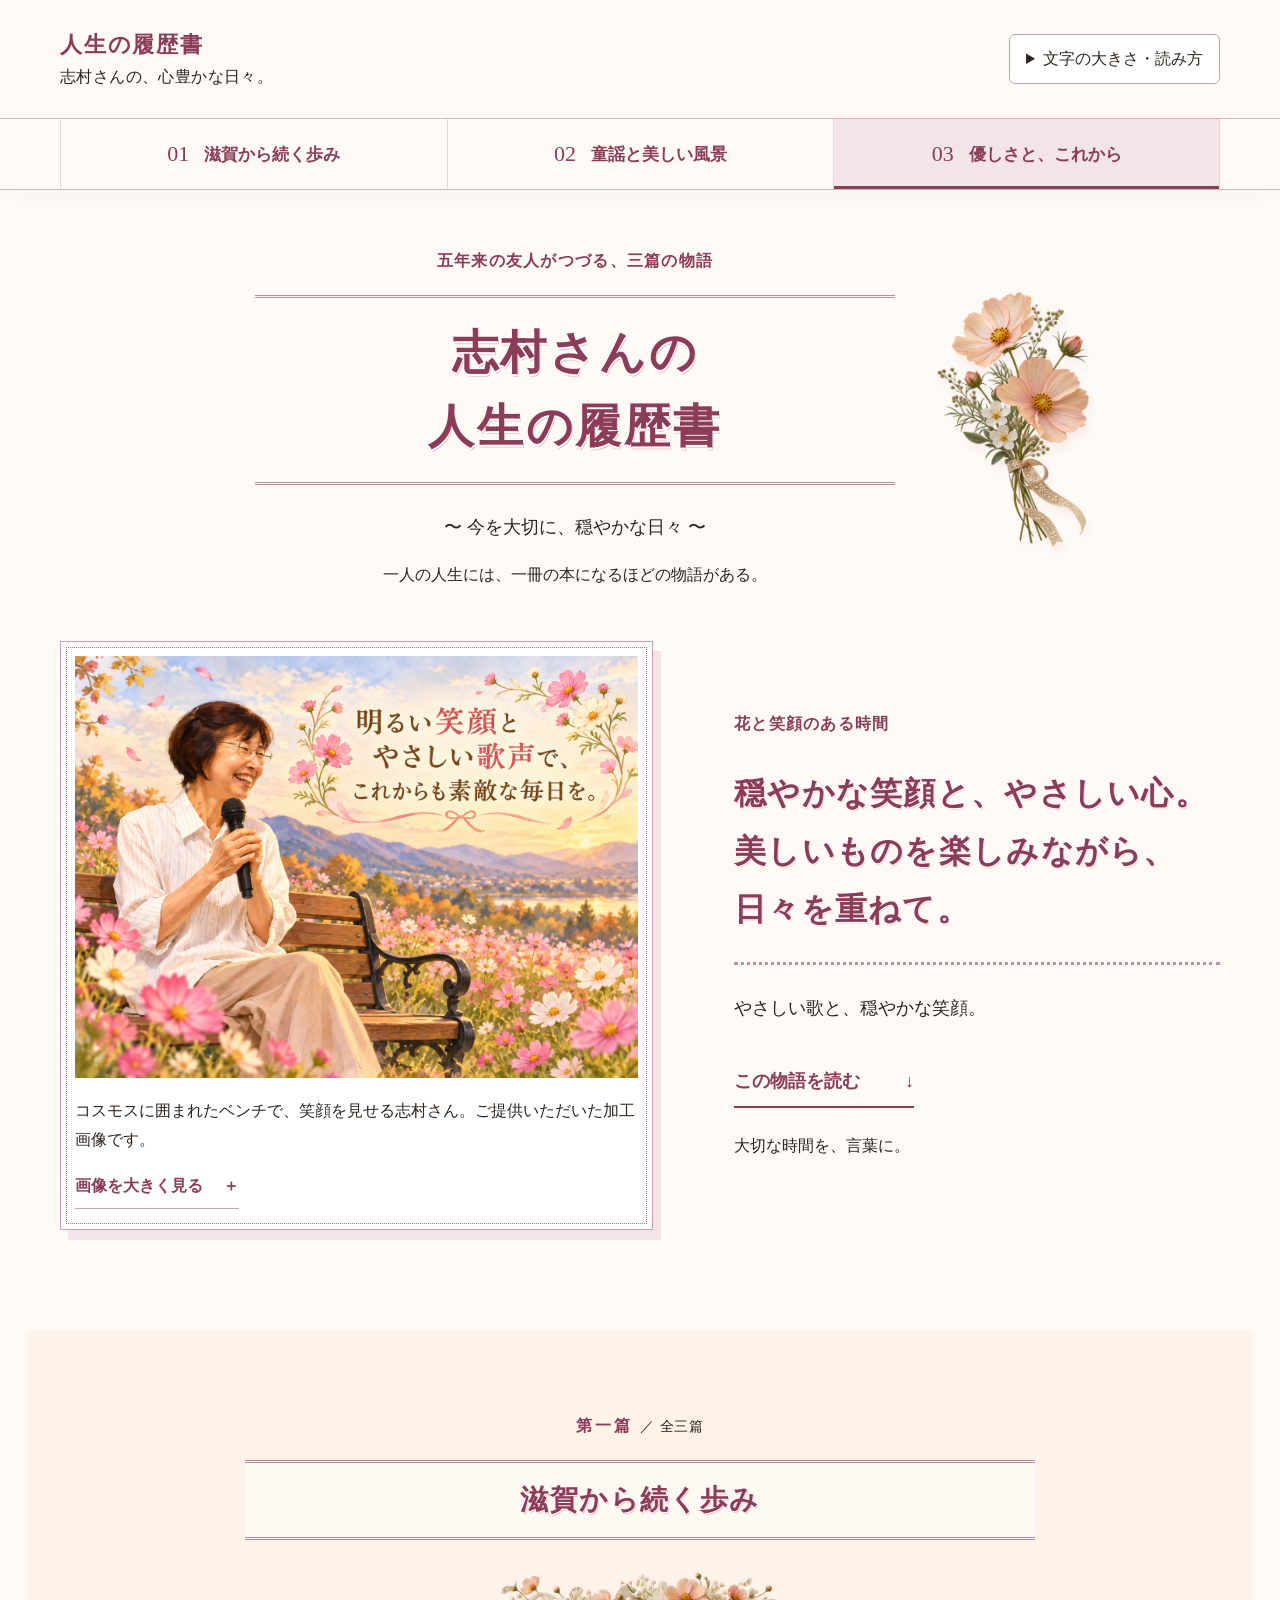
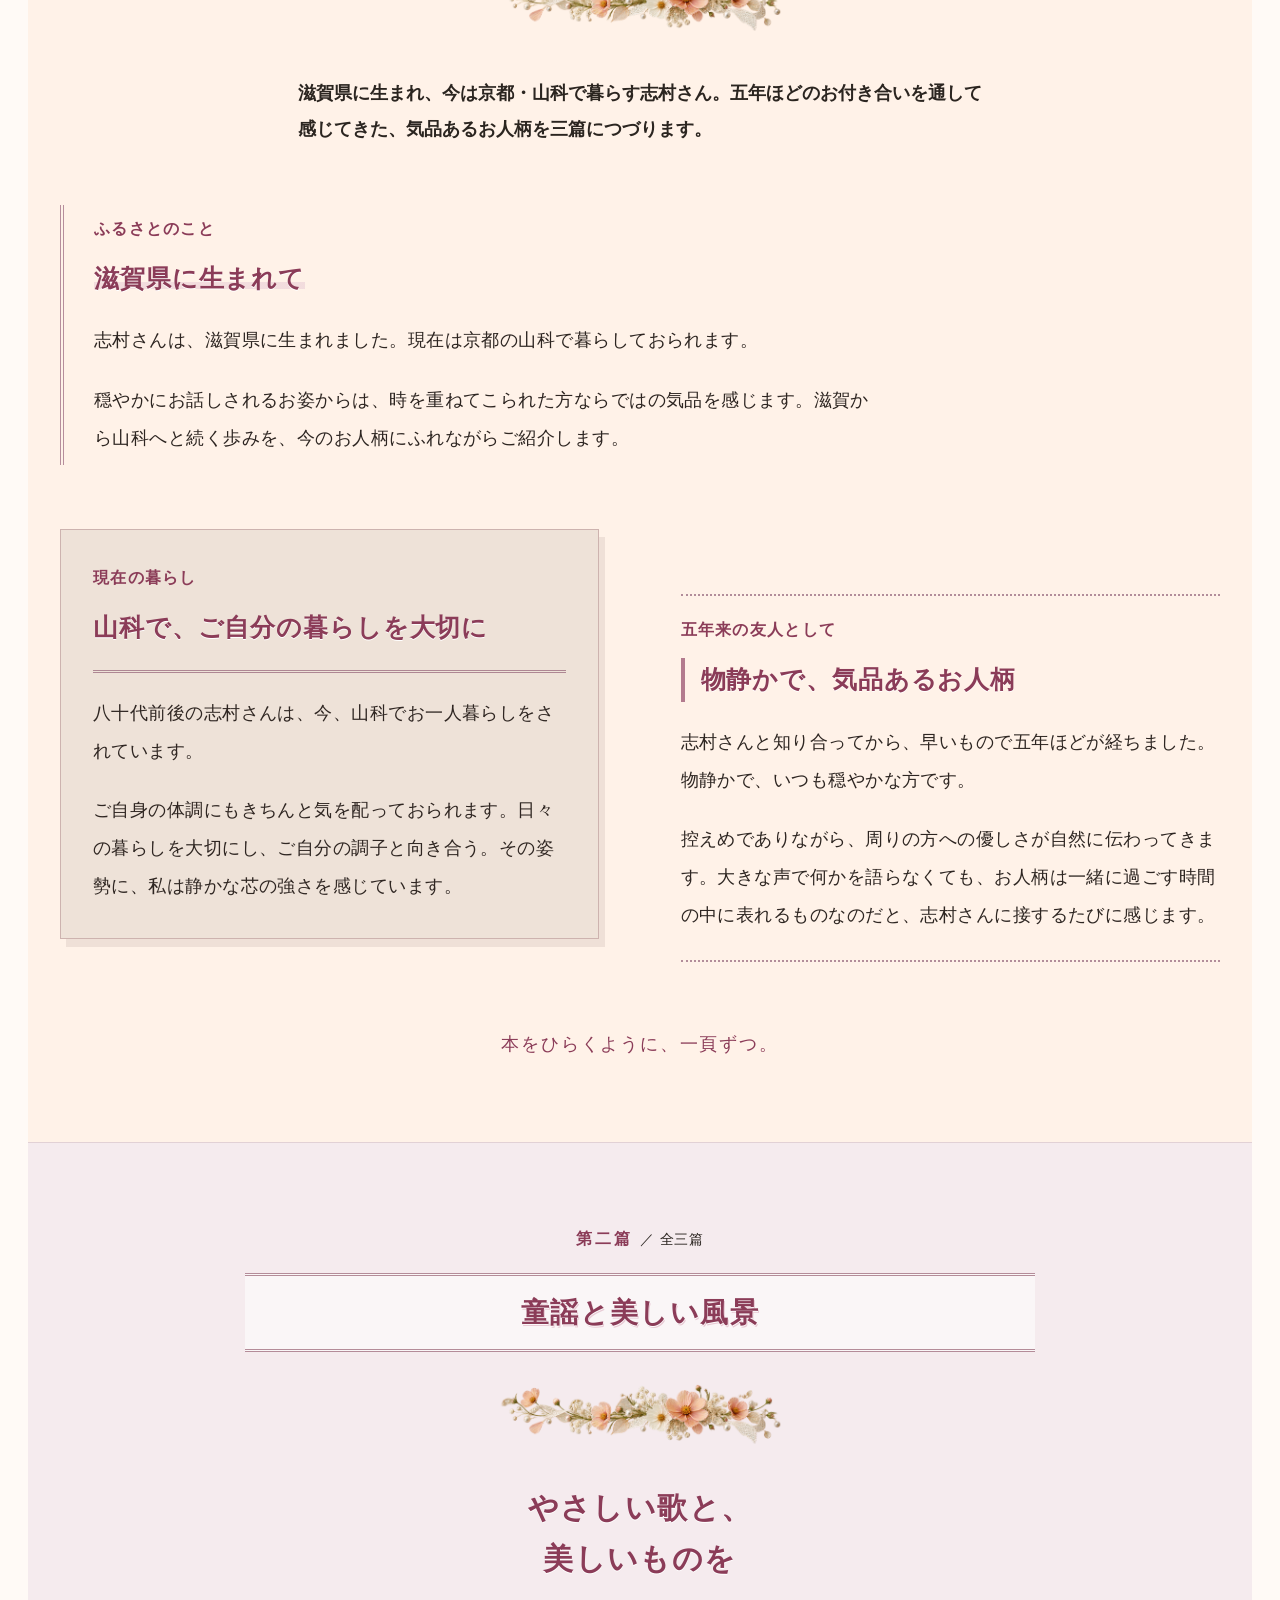
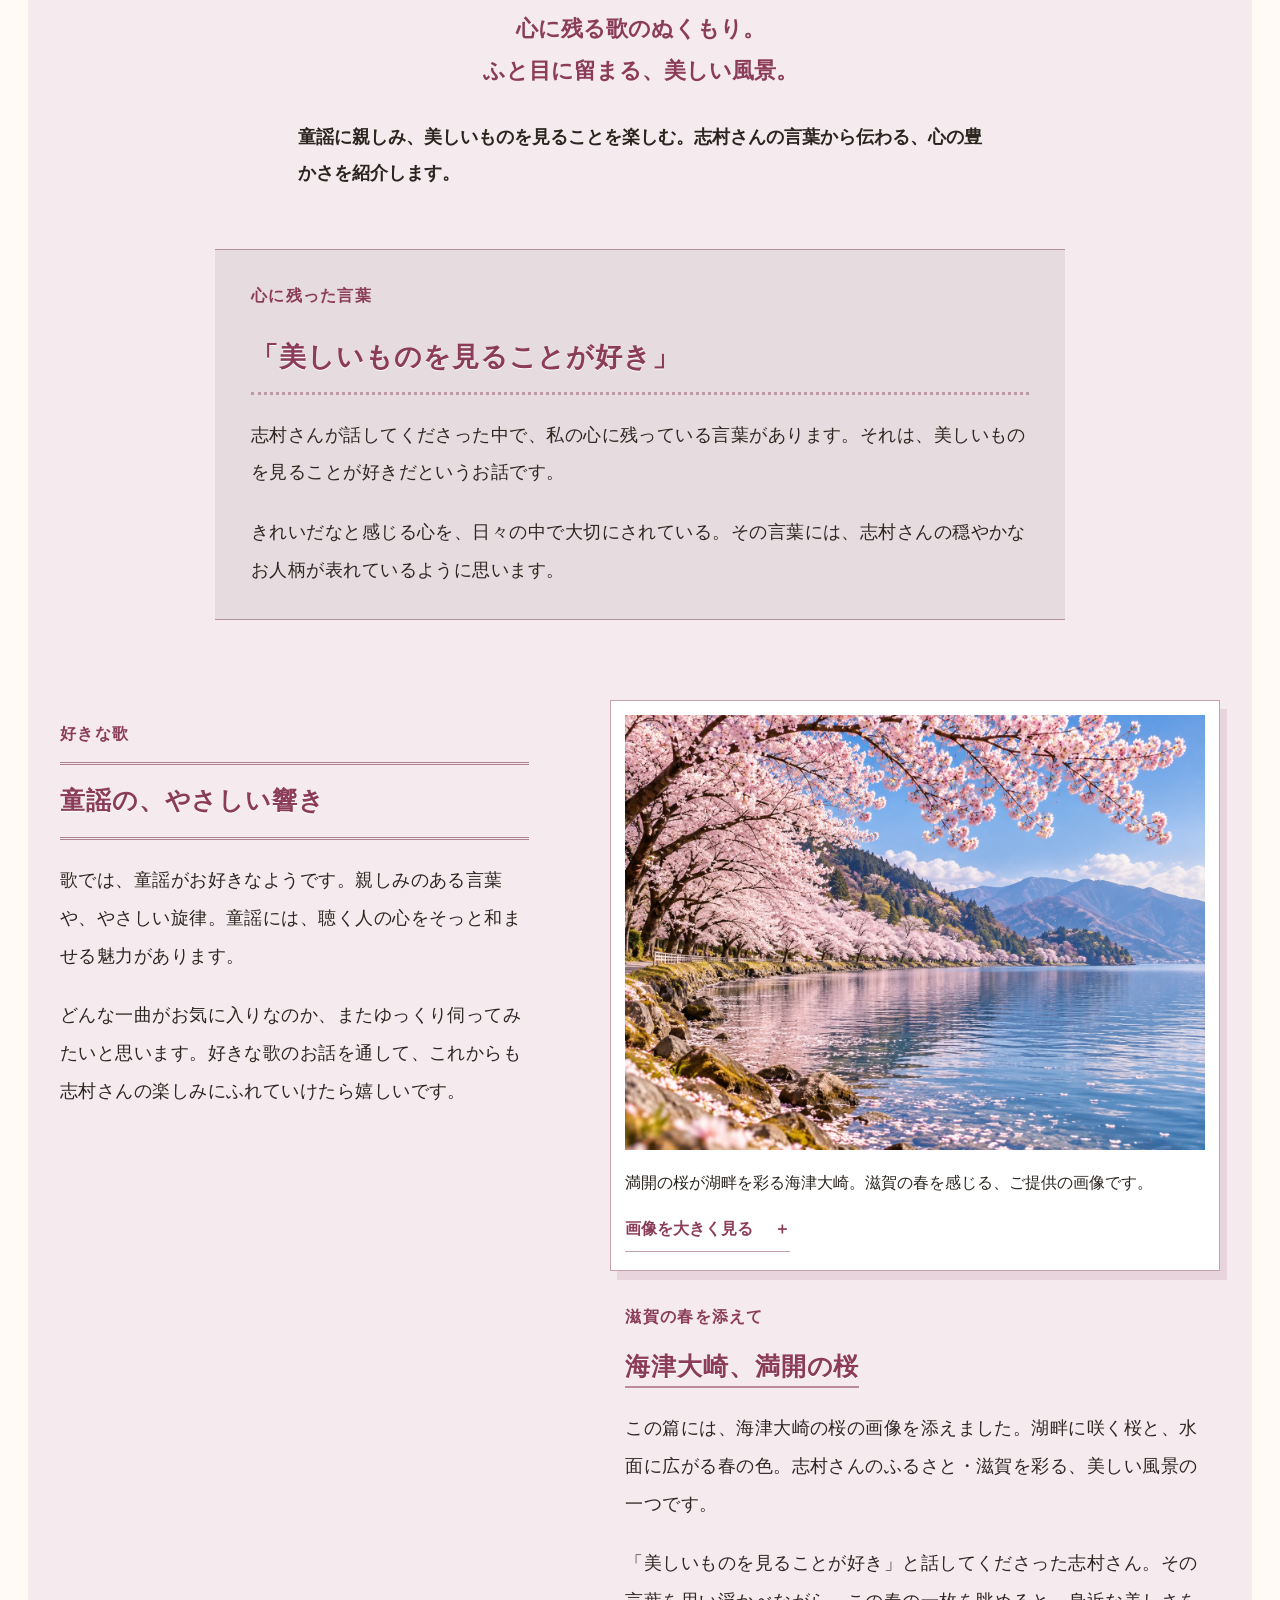
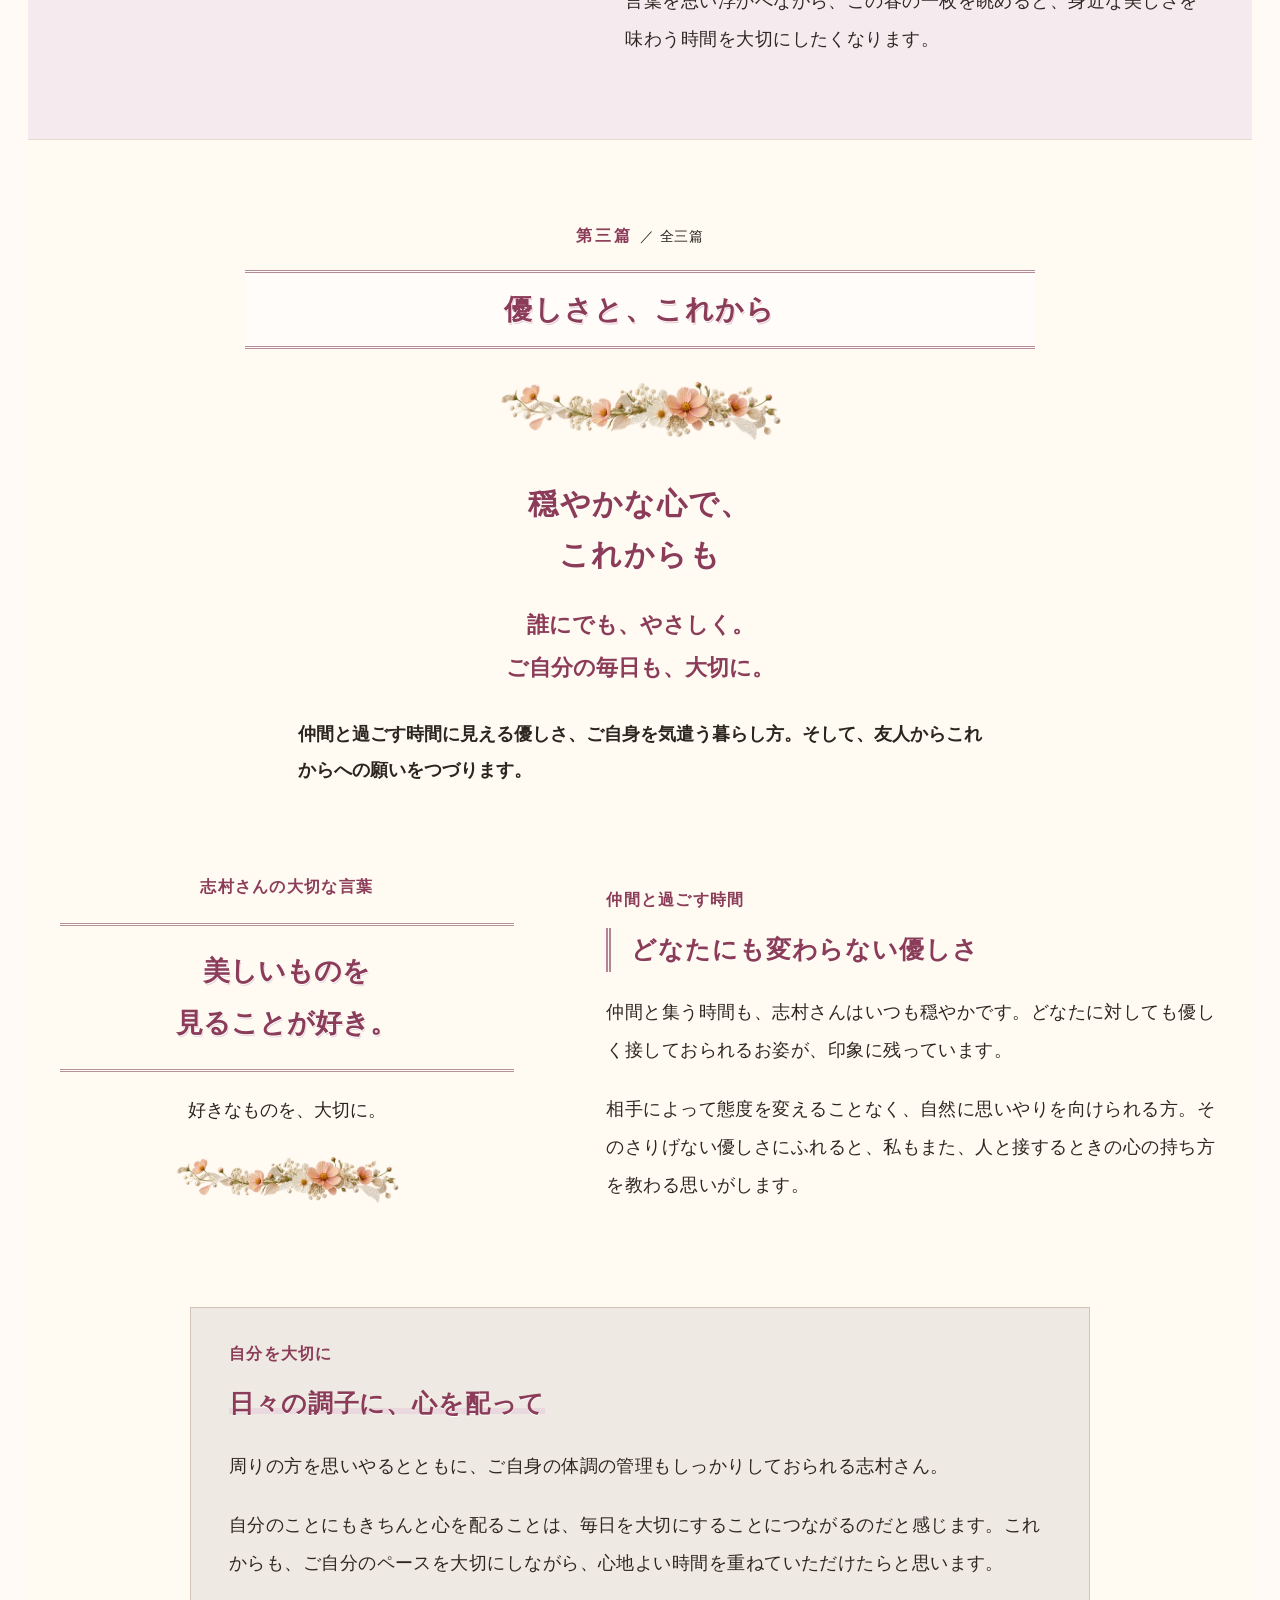
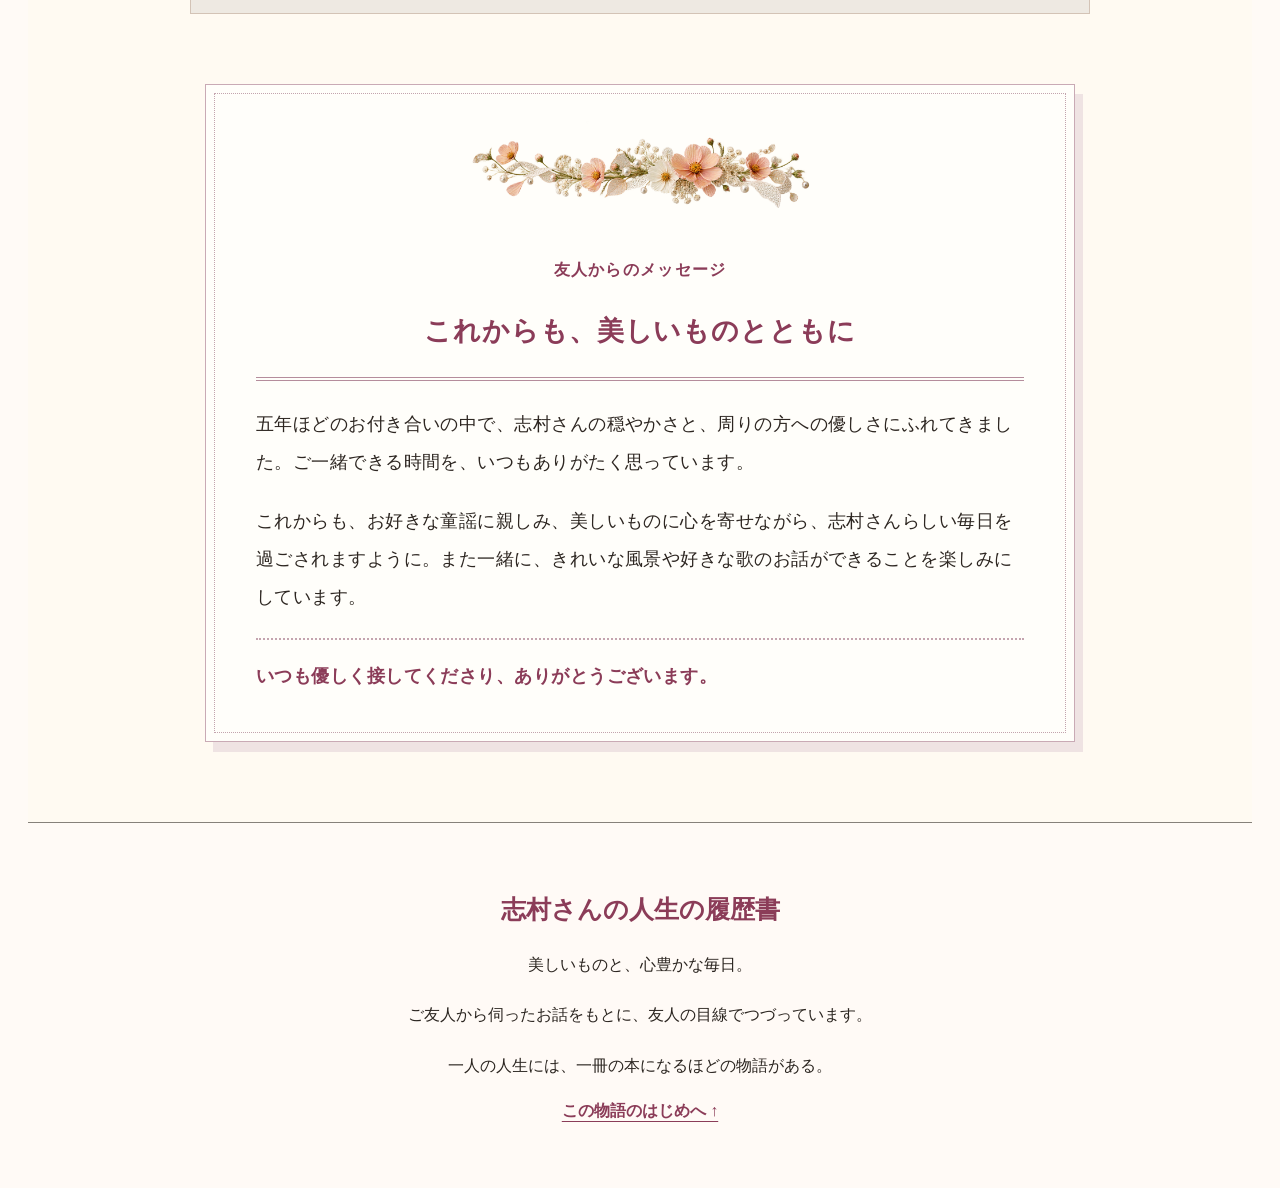
==== index.html @ 510a574f "Create Shimura life story as a separate B01 pearl and rose album" ====
<!doctype html>
<html lang="ja" data-template="B" data-layout="01" data-color="01" data-size="normal" data-motion="on">
<head><meta charset="utf-8"><meta name="viewport" content="width=device-width,initial-scale=1"><meta name="robots" content="noindex,nofollow"><meta name="theme-color" content="#fffaf6"><meta name="description" content="滋賀県に生まれ、山科で暮らす志村さん。童謡と美しい風景を愛するお人柄を、五年来の友人の目線から三篇につづります。"><title>志村さんの人生の履歴書｜花のアルバム</title><link rel="icon" href="data:,"><link rel="stylesheet" href="css/b01-color01.css?v=27bab85142"><link rel="stylesheet" href="css/shimura-album.css?v=81e6ee2949"><script src="js/album.js?v=2315d07b1d" defer></script></head>
<body id="top"><a class="skip" href="#main">本文へ進む</a>
<header class="site-header"><a class="brand" href="#top">人生の履歴書<span>志村さんの、心豊かな日々。</span></a><details class="reading-settings"><summary>文字の大きさ・読み方</summary><div class="settings-panel"><div role="group" aria-label="文字の大きさ"><button type="button" data-font="normal" aria-pressed="true">標準18px</button><button type="button" data-font="large" aria-pressed="false">大20px</button><button type="button" data-font="xlarge" aria-pressed="false">特大22px</button></div><label><input type="checkbox" data-stop-motion>動きを止める</label><button type="button" data-print>この物語を印刷する</button></div></details></header>
<nav class="reading-nav" aria-label="三篇の目次"><div><a href="#chapter-1" data-chapter-link><span aria-hidden="true">01</span><span>滋賀から続く歩み</span></a><a href="#chapter-2" data-chapter-link><span aria-hidden="true">02</span><span>童謡と美しい風景</span></a><a href="#chapter-3" data-chapter-link><span aria-hidden="true">03</span><span>優しさと、これから</span></a></div><progress max="100" value="0" aria-label="読み進めた割合"></progress></nav>
<main id="main" class="album-shell"><section class="album-cover" aria-labelledby="site-title"><div class="cover-heading"><div class="cover-identity"><p class="eyebrow">五年来の友人がつづる、三篇の物語</p><h1 id="site-title" data-original-title>志村さんの<br>人生の履歴書</h1><p class="cover-years">〜 今を大切に、穏やかな日々 〜</p><p class="cover-note">一人の人生には、一冊の本になるほどの物語がある。</p></div><img class="pressed-flower" src="images/pressed-cosmos-part.png?v=4097337b0d" width="400" height="600" alt="" aria-hidden="true" fetchpriority="high"></div>
<div class="cover-spread"><figure class="photo cover-photo" data-arrive><button class="photo-open" type="button" data-photo-open aria-label="志村さんの画像を拡大して見る"><img data-customer-photo src="images/shimura-cosmos.png?v=9789d8aad4" width="1448" height="1086" alt="コスモス畑のベンチでマイクを手に微笑む志村さんの加工画像" fetchpriority="high"></button><figcaption data-original-caption>コスモスに囲まれたベンチで、笑顔を見せる志村さん。ご提供いただいた加工画像です。</figcaption><button type="button" class="enlarge" data-photo-enlarge>画像を大きく見る <span aria-hidden="true">＋</span></button></figure><div class="cover-caption"><p class="eyebrow">花と笑顔のある時間</p><p class="cover-lead" data-original-lead>穏やかな笑顔と、やさしい心。<br>美しいものを楽しみながら、日々を重ねて。</p><p class="cover-motto">やさしい歌と、穏やかな笑顔。</p><a class="read-link" href="#chapter-1">この物語を読む <span aria-hidden="true">↓</span></a><p class="little-note">大切な時間を、言葉に。</p></div></div></section>
<section class="chapter first-chapter" id="chapter-1" aria-labelledby="chapter-title-1"><header class="chapter-head" data-arrive><p class="chapter-number">第一篇 <span>／ 全三篇</span></p><h2 id="chapter-title-1" data-original-chapter>滋賀から続く歩み</h2><img class="floral-divider " src="images/divider-v2-B01.png?v=c82b6f7038" width="1219" height="400" alt="" aria-hidden="true" loading="lazy"><p class="chapter-description" data-original-description>滋賀県に生まれ、今は京都・山科で暮らす志村さん。五年ほどのお付き合いを通して感じてきた、気品あるお人柄を三篇につづります。</p></header>
<div class="origin-row"><article id="memory-1-1" class="memory origin-note" data-arrive>
<div class="memory-copy"><p class="rubric" data-original-label>ふるさとのこと</p>
<h3 data-original-heading><span>滋賀県に生まれて</span></h3><p data-original-body>志村さんは、滋賀県に生まれました。現在は京都の山科で暮らしておられます。</p><p data-original-body>穏やかにお話しされるお姿からは、時を重ねてこられた方ならではの気品を感じます。滋賀から山科へと続く歩みを、今のお人柄にふれながらご紹介します。</p></div></article></div><div class="life-spread"><article id="memory-1-2" class="memory life-note" data-arrive>
<div class="memory-copy"><p class="rubric" data-original-label>現在の暮らし</p>
<h3 data-original-heading><span>山科で、ご自分の暮らしを大切に</span></h3><p data-original-body>八十代前後の志村さんは、今、山科でお一人暮らしをされています。</p><p data-original-body>ご自身の体調にもきちんと気を配っておられます。日々の暮らしを大切にし、ご自分の調子と向き合う。その姿勢に、私は静かな芯の強さを感じています。</p></div></article><article id="memory-1-3" class="memory friend-note" data-arrive>
<div class="memory-copy"><p class="rubric" data-original-label>五年来の友人として</p>
<h3 data-original-heading><span>物静かで、気品あるお人柄</span></h3><p data-original-body>志村さんと知り合ってから、早いもので五年ほどが経ちました。物静かで、いつも穏やかな方です。</p><p data-original-body>控えめでありながら、周りの方への優しさが自然に伝わってきます。大きな声で何かを語らなくても、お人柄は一緒に過ごす時間の中に表れるものなのだと、志村さんに接するたびに感じます。</p></div></article></div><p class="chapter-tail">本をひらくように、一頁ずつ。</p></section>
<section class="chapter second-chapter" id="chapter-2" aria-labelledby="chapter-title-2"><header class="chapter-head" data-arrive><p class="chapter-number">第二篇 <span>／ 全三篇</span></p><h2 id="chapter-title-2" data-original-chapter>童謡と美しい風景</h2><img class="floral-divider " src="images/divider-v2-B01.png?v=c82b6f7038" width="1219" height="400" alt="" aria-hidden="true" loading="lazy"><p class="chapter-display" data-original-title>やさしい歌と、<br>美しいものを</p><p class="chapter-lead" data-original-lead>心に残る歌のぬくもり。<br>ふと目に留まる、美しい風景。</p><p class="chapter-description" data-original-description>童謡に親しみ、美しいものを見ることを楽しむ。志村さんの言葉から伝わる、心の豊かさを紹介します。</p></header>
<article id="memory-2-1" class="memory beauty-note" data-arrive>
<div class="memory-copy"><p class="rubric" data-original-label>心に残った言葉</p>
<h3 data-original-heading><span>「美しいものを見ることが好き」</span></h3><p data-original-body>志村さんが話してくださった中で、私の心に残っている言葉があります。それは、美しいものを見ることが好きだというお話です。</p><p data-original-body>きれいだなと感じる心を、日々の中で大切にされている。その言葉には、志村さんの穏やかなお人柄が表れているように思います。</p></div></article><div class="spring-spread"><article id="memory-2-2" class="memory song-note" data-arrive>
<div class="memory-copy"><p class="rubric" data-original-label>好きな歌</p>
<h3 data-original-heading><span>童謡の、やさしい響き</span></h3><p data-original-body>歌では、童謡がお好きなようです。親しみのある言葉や、やさしい旋律。童謡には、聴く人の心をそっと和ませる魅力があります。</p><p data-original-body>どんな一曲がお気に入りなのか、またゆっくり伺ってみたいと思います。好きな歌のお話を通して、これからも志村さんの楽しみにふれていけたら嬉しいです。</p></div></article><div class="spring-print"><figure class="photo sakura-photo" data-arrive><button class="photo-open" type="button" data-photo-open aria-label="海津大崎の画像を拡大して見る"><img data-customer-photo src="images/kaizu-sakura.png?v=8dcb9e794f" width="1448" height="1086" alt="満開の桜が湖畔に連なる海津大崎の風景" loading="lazy"></button><figcaption data-original-caption>満開の桜が湖畔を彩る海津大崎。滋賀の春を感じる、ご提供の画像です。</figcaption><button type="button" class="enlarge" data-photo-enlarge>画像を大きく見る <span aria-hidden="true">＋</span></button></figure><article id="memory-2-3" class="memory landscape-note" data-arrive>
<div class="memory-copy"><p class="rubric" data-original-label>滋賀の春を添えて</p>
<h3 data-original-heading><span>海津大崎、満開の桜</span></h3><p data-original-body>この篇には、海津大崎の桜の画像を添えました。湖畔に咲く桜と、水面に広がる春の色。志村さんのふるさと・滋賀を彩る、美しい風景の一つです。</p><p data-original-body>「美しいものを見ることが好き」と話してくださった志村さん。その言葉を思い浮かべながら、この春の一枚を眺めると、身近な美しさを味わう時間を大切にしたくなります。</p></div></article></div></div></section>
<section class="chapter third-chapter" id="chapter-3" aria-labelledby="chapter-title-3"><header class="chapter-head" data-arrive><p class="chapter-number">第三篇 <span>／ 全三篇</span></p><h2 id="chapter-title-3" data-original-chapter>優しさと、これから</h2><img class="floral-divider " src="images/divider-v2-B01.png?v=c82b6f7038" width="1219" height="400" alt="" aria-hidden="true" loading="lazy"><p class="chapter-display" data-original-title>穏やかな心で、<br>これからも</p><p class="chapter-lead" data-original-lead>誰にでも、やさしく。<br>ご自分の毎日も、大切に。</p><p class="chapter-description" data-original-description>仲間と過ごす時間に見える優しさ、ご自身を気遣う暮らし方。そして、友人からこれからへの願いをつづります。</p></header>
<div class="kindness-spread"><aside class="favourite-words" data-arrive><p class="eyebrow">志村さんの大切な言葉</p><blockquote>美しいものを<br>見ることが好き。</blockquote><p>好きなものを、大切に。</p><img class="floral-divider " src="images/divider-v2-B01.png?v=c82b6f7038" width="1219" height="400" alt="" aria-hidden="true" loading="lazy"></aside><article id="memory-3-1" class="memory kindness-note" data-arrive>
<div class="memory-copy"><p class="rubric" data-original-label>仲間と過ごす時間</p>
<h3 data-original-heading><span>どなたにも変わらない優しさ</span></h3><p data-original-body>仲間と集う時間も、志村さんはいつも穏やかです。どなたに対しても優しく接しておられるお姿が、印象に残っています。</p><p data-original-body>相手によって態度を変えることなく、自然に思いやりを向けられる方。そのさりげない優しさにふれると、私もまた、人と接するときの心の持ち方を教わる思いがします。</p></div></article></div>
<article id="memory-3-2" class="memory care-note" data-arrive>
<div class="memory-copy"><p class="rubric" data-original-label>自分を大切に</p>
<h3 data-original-heading><span>日々の調子に、心を配って</span></h3><p data-original-body>周りの方を思いやるとともに、ご自身の体調の管理もしっかりしておられる志村さん。</p><p data-original-body>自分のことにもきちんと心を配ることは、毎日を大切にすることにつながるのだと感じます。これからも、ご自分のペースを大切にしながら、心地よい時間を重ねていただけたらと思います。</p></div></article><article id="memory-3-3" class="memory letter-note" data-arrive>
<img class="floral-divider letter-flower" src="images/divider-v2-B01.png?v=c82b6f7038" width="1219" height="400" alt="" aria-hidden="true" loading="lazy"><div class="memory-copy"><p class="rubric" data-original-label>友人からのメッセージ</p>
<h3 data-original-heading><span>これからも、美しいものとともに</span></h3><p data-original-body>五年ほどのお付き合いの中で、志村さんの穏やかさと、周りの方への優しさにふれてきました。ご一緒できる時間を、いつもありがたく思っています。</p><p data-original-body>これからも、お好きな童謡に親しみ、美しいものに心を寄せながら、志村さんらしい毎日を過ごされますように。また一緒に、きれいな風景や好きな歌のお話ができることを楽しみにしています。</p><p data-original-body>いつも優しく接してくださり、ありがとうございます。</p></div></article></section>
</main>
<footer class="site-footer"><p class="footer-brand">志村さんの人生の履歴書</p><p>美しいものと、心豊かな毎日。</p><p class="friend-note-caption">ご友人から伺ったお話をもとに、友人の目線でつづっています。</p><p>一人の人生には、一冊の本になるほどの物語がある。</p><a href="#top">この物語のはじめへ ↑</a></footer>
<p class="sr-only" data-size-status role="status" aria-live="polite"></p>
<dialog id="image-dialog" aria-labelledby="photo-title"><div class="dialog-bar"><h2 id="photo-title">大切な一枚</h2><button type="button" data-close>閉じる ×</button></div><img class="expanded-photo" alt=""><p class="expanded-caption"></p></dialog>
</body></html>
---- css/b01-color01.css ----
html[data-template="B"][data-color="01"]{--paper:#fffaf6;--ink:#2b2520;--title:#8b3c58;--accent:#8b3c58;--card:#ffffff;--panel:#f3e4e8;--line:#8b3c58;--film:rgba(255,250,246,0.92);--on-accent:#ffffff;color-scheme:light}
html[data-template="B"][data-layout="01"][data-color="01"] #chapter-1{--paper:#fff2e8;--ink:#2b2520;--card:#faede3;--panel:#f3e7dd;--accent:#8b3c58;--title:#8b3c58;--line:#867d76;--film:rgba(255,242,232,.95);--on-accent:#fff2e8;background:var(--paper);color:var(--ink);padding:var(--chapter-space,80px) 32px;margin-inline:-32px;box-shadow:0 1px 0 var(--line)}
html[data-template="B"][data-layout="01"][data-color="01"] #memory-1-1{--paper:#faede3;--ink:#2d2521;--card:#f6e9df;--panel:#f1e4da;--title:#8b3c58;--accent:#8b3c58;--line:#7f756f;--film:rgba(250,237,227,.95);color:var(--ink)}
html[data-template="B"][data-layout="01"][data-color="01"] #memory-1-2{--paper:#f2e6dc;--ink:#2f2622;--card:#eee2d8;--panel:#e9ddd4;--title:#8b3c58;--accent:#8b3c58;--line:#7d736c;--film:rgba(242,230,220,.95);color:var(--ink)}
html[data-template="B"][data-layout="01"][data-color="01"] #memory-1-3{--paper:#f6e9df;--ink:#2e2622;--card:#f2e5db;--panel:#ede0d6;--title:#8b3c58;--accent:#8b3c58;--line:#7e746e;--film:rgba(246,233,223,.95);color:var(--ink)}
html[data-template="B"][data-layout="01"][data-color="01"] #memory-1-4{--paper:#efe2d9;--ink:#302623;--card:#ebded5;--panel:#e6dad1;--title:#8b3c58;--accent:#8b3c58;--line:#7c716c;--film:rgba(239,226,217,.95);color:var(--ink)}
html[data-template="B"][data-layout="01"][data-color="01"] #memory-1-5{--paper:#f2e5dc;--ink:#2f2622;--card:#eee1d8;--panel:#e9dcd4;--title:#8b3c58;--accent:#8b3c58;--line:#7d726c;--film:rgba(242,229,220,.95);color:var(--ink)}
html[data-template="B"][data-layout="01"][data-color="01"] #memory-1-6{--paper:#f5e9df;--ink:#2d2621;--card:#f1e5db;--panel:#ece0d6;--title:#8b3c58;--accent:#8b3c58;--line:#7d746d;--film:rgba(245,233,223,.95);color:var(--ink)}
html[data-template="B"][data-layout="01"][data-color="01"] #chapter-2{--paper:#f5ebee;--ink:#2b2520;--card:#f0e6e9;--panel:#eae0e3;--accent:#8b3c58;--title:#8b3c58;--line:#827a79;--film:rgba(245,235,238,.95);--on-accent:#f5ebee;background:var(--paper);color:var(--ink);padding:var(--chapter-space,80px) 32px;margin-inline:-32px;box-shadow:0 1px 0 var(--line)}
html[data-template="B"][data-layout="01"][data-color="01"] #memory-2-1{--paper:#eae0e3;--ink:#2f2622;--card:#e6dcdf;--panel:#e2d8da;--title:#8b3c58;--accent:#8b3c58;--line:#7a706f;--film:rgba(234,224,227,.95);color:var(--ink)}
html[data-template="B"][data-layout="01"][data-color="01"] #memory-2-2{--paper:#ede3e6;--ink:#2e2622;--card:#e9dfe2;--panel:#e4dadd;--title:#8b3c58;--accent:#8b3c58;--line:#7a7270;--film:rgba(237,227,230,.95);color:var(--ink)}
html[data-template="B"][data-layout="01"][data-color="01"] #memory-2-3{--paper:#e6dddf;--ink:#302623;--card:#e2d9db;--panel:#ded5d7;--title:#8b3c58;--accent:#8b3c58;--line:#796f6e;--film:rgba(230,221,223,.95);color:var(--ink)}
html[data-template="B"][data-layout="01"][data-color="01"] #memory-2-4{--paper:#e9e0e2;--ink:#2e2622;--card:#e5dcde;--panel:#e1d8d9;--title:#8b3c58;--accent:#8b3c58;--line:#79706f;--film:rgba(233,224,226,.95);color:var(--ink)}
html[data-template="B"][data-layout="01"][data-color="01"] #chapter-3{--paper:#fffaf2;--ink:#2b2520;--card:#faf5ed;--panel:#f3eee6;--accent:#8b3c58;--title:#8b3c58;--line:#86817a;--film:rgba(255,250,242,.95);--on-accent:#fffaf2;background:var(--paper);color:var(--ink);padding:var(--chapter-space,80px) 32px;margin-inline:-32px;box-shadow:0 1px 0 var(--line)}
html[data-template="B"][data-layout="01"][data-color="01"] #memory-3-1{--paper:#f8f3eb;--ink:#2e2622;--card:#f4efe7;--panel:#efeae2;--title:#8b3c58;--accent:#8b3c58;--line:#7f7872;--film:rgba(248,243,235,.95);color:var(--ink)}
html[data-template="B"][data-layout="01"][data-color="01"] #memory-3-2{--paper:#f2ede6;--ink:#2f2622;--card:#eee9e2;--panel:#e9e4dd;--title:#8b3c58;--accent:#8b3c58;--line:#7d7670;--film:rgba(242,237,230,.95);color:var(--ink)}
html[data-template="B"][data-layout="01"][data-color="01"] #memory-3-3{--paper:#f8f3eb;--ink:#2d2621;--card:#f4efe7;--panel:#efeae2;--title:#8b3c58;--accent:#8b3c58;--line:#7e7872;--film:rgba(248,243,235,.95);color:var(--ink)}
html[data-template="B"][data-layout="01"][data-color="01"] #memory-3-4{--paper:#efeae2;--ink:#302623;--card:#ebe6de;--panel:#e6e1d9;--title:#8b3c58;--accent:#8b3c58;--line:#7c746f;--film:rgba(239,234,226,.95);color:var(--ink)}
---- css/shimura-album.css ----
:root{--body:18px;--font-body:"Meiryo","Yu Gothic",sans-serif;--font-title:"Yu Mincho","Hiragino Mincho ProN","Noto Serif JP",serif;--nav-height:82px}
html{scroll-behavior:smooth;scroll-padding-top:calc(var(--nav-height) + 16px)}html[data-size=large]{--body:20px}html[data-size=xlarge]{--body:22px}*{box-sizing:border-box}body{margin:0;color:var(--ink);background:var(--paper);font-family:var(--font-body);font-size:var(--body);line-height:2;overflow-wrap:anywhere}h1,h2,h3,p,figure,blockquote{margin:0}a{color:var(--title);text-underline-offset:.3em}button,input,summary{font:inherit}button,a,summary{-webkit-tap-highlight-color:transparent}button{cursor:pointer}button:focus-visible,a:focus-visible,summary:focus-visible{outline:3px solid var(--accent);outline-offset:5px}img{display:block;max-width:100%;height:auto}button{color:inherit}.skip{position:fixed;left:12px;top:-100px;z-index:50;background:#fff;padding:10px}.skip:focus{top:10px}.sr-only{position:absolute;width:1px;height:1px;overflow:hidden;clip-path:inset(50%)}
.site-header{display:flex;justify-content:space-between;align-items:center;gap:24px;max-width:1224px;margin:auto;padding:26px 32px}.brand{font:700 22px/1.7 var(--font-title);letter-spacing:.08em;text-decoration:none}.brand span{display:block;font:500 16px/1.8 var(--font-body);letter-spacing:.025em;color:var(--ink)}.reading-settings{position:relative;z-index:12;font-size:16px}.reading-settings summary{cursor:pointer;min-height:48px;padding:8px 16px;border:1px solid #c4a2ad;border-radius:6px;background:#fff}.settings-panel{position:absolute;right:0;top:100%;width:min(400px,calc(100vw - 32px));padding:22px;background:#fff;box-shadow:0 10px 32px #5e23381c;border:1px solid #c4a2ad;border-radius:6px}.settings-panel>div{display:flex;gap:6px}.settings-panel button{font-size:16px;min-height:44px;padding:8px;border:1px solid #8b3c58;background:#fff;border-radius:4px}.settings-panel [aria-pressed=true]{background:#8b3c58;color:#fff}.settings-panel label{display:block;margin:16px 0}.settings-panel input{width:20px;height:20px;vertical-align:middle;margin-right:8px;accent-color:#8b3c58}
.reading-nav{position:sticky;top:0;z-index:10;background:var(--film);backdrop-filter:blur(18px);border-block:1px solid #cfb8bc;box-shadow:0 4px 16px #6a314808}.reading-nav>div{max-width:1160px;margin:auto;display:grid;grid-template-columns:repeat(3,minmax(0,1fr))}.reading-nav a{display:flex;gap:15px;align-items:center;justify-content:center;padding:14px 12px;min-height:70px;font-size:17px;line-height:1.6;font-weight:700;text-decoration:none;border-inline-start:1px solid #e6d5d9}.reading-nav a:last-child{border-right:1px solid #e6d5d9}.reading-nav a>span:first-child{font:500 22px/1 var(--font-title);color:#8b3c58}.reading-nav a[aria-current]{background:#f3e4e8;box-shadow:inset 0 -3px #8b3c58}.reading-nav progress{position:absolute;bottom:0;width:100%;height:3px;border:0;appearance:none;background:transparent}.reading-nav progress::-webkit-progress-bar{background:transparent}.reading-nav progress::-webkit-progress-value{background:#8b3c58}.reading-nav progress::-moz-progress-bar{background:#8b3c58}
.album-shell{max-width:1224px;margin:auto;padding:0 32px}.album-cover{padding:55px 0 100px}.cover-heading{display:grid;grid-template-columns:1fr 175px;gap:35px;align-items:center;max-width:930px;margin:0 auto 50px;padding-left:80px}.cover-identity{text-align:center}.eyebrow{font-size:16px;letter-spacing:.08em;color:var(--title);font-weight:700}h1{font:700 clamp(34px,3.6vw,48px)/1.6 var(--font-title);letter-spacing:.06em;color:var(--title);padding:18px 12px;border-block:3px double #b7929e;margin:18px 0 24px;text-shadow:0 2px #fff,1px 3px 0 #e8cbd5}.cover-years{font-size:18px}.cover-note{font-size:16px;margin-top:14px}.pressed-flower{width:175px;max-height:265px;object-fit:contain;filter:drop-shadow(3px 7px 3px #8b3c5810)}.cover-spread{display:grid;grid-template-columns:1.22fr 1fr;gap:7%;align-items:center}.photo{min-width:0}.photo-open{display:block;border:0;background:transparent;width:100%;padding:0;line-height:0}.photo-open img{width:100%;height:auto;object-fit:contain;aspect-ratio:auto;transition:filter .3s}.photo-open:hover img{filter:brightness(1.035)}.photo figcaption{font-size:16px;line-height:1.85;text-align:left;color:var(--ink);margin:18px 0 10px}.cover-photo{padding:14px 14px 20px;background:#fff;border:1px solid #c4a1ac;box-shadow:8px 10px 0 #f3e4e8;position:relative}.cover-photo::before{content:"";position:absolute;inset:5px;pointer-events:none;border:1px dotted #a97a8c}.cover-photo>*{position:relative}.enlarge{border:0;border-bottom:1px solid #c4a1ac;background:transparent;color:#8b3c58;padding:5px 0;font-size:16px;min-height:44px;font-weight:700}.enlarge span{padding-left:16px}.cover-caption{padding:20px 0}.cover-lead{font:700 clamp(24px,2.5vw,32px)/1.8 var(--font-title);color:var(--title);letter-spacing:.04em;margin:25px 0;padding-bottom:24px;border-bottom:3px dotted #bd94a3;text-shadow:0 1px #fff,1px 2px #f0d9e2}.cover-motto{font-size:18px}.read-link{display:inline-flex;gap:45px;align-items:center;min-height:52px;margin-top:30px;border-bottom:2px solid #8b3c58;text-decoration:none;font-weight:700;font-size:18px;transition:gap .3s}.read-link:hover{gap:55px}.little-note{font-size:16px;margin-top:22px}
.chapter{position:relative;min-width:0;padding-block:80px}.chapter-head{max-width:790px;margin:0 auto 58px;text-align:center}.chapter-number{font-size:16px;letter-spacing:.18em;color:var(--title);font-weight:700}.chapter-number span{font-size:14px;letter-spacing:.06em;color:var(--ink);font-weight:500}h2{font:700 28px/1.7 var(--font-title);letter-spacing:.05em;color:var(--title);padding:13px 24px;margin:18px 0 4px;border-block:3px double #b48c99;background:#ffffff8c;text-shadow:0 1px #fff,1px 2px #e8cbd5}.floral-divider{width:290px;max-width:85%;height:auto;object-fit:contain;pointer-events:none;margin:14px auto 20px}.chapter-display{font:700 30px/1.7 var(--font-title);letter-spacing:.045em;color:var(--title);margin:18px 0;text-shadow:0 1px #fff}.chapter-lead{font:600 22px/1.95 var(--font-title);color:var(--title);margin:24px 0}.chapter-description{font-size:var(--body);font-weight:600;line-height:2;max-width:38em;margin:26px auto 0;text-align:left}.memory{min-width:0;color:var(--ink)}.memory-copy>p[data-original-body]{font-size:var(--body);line-height:2.1;font-weight:500;letter-spacing:.025em;margin-top:1.2em}.memory-copy>p[data-original-body]:first-of-type{margin-top:0}.rubric{display:block;font-size:16px;letter-spacing:.08em;font-weight:700;color:var(--title);margin-bottom:12px}h3{font:700 25px/1.75 var(--font-title);color:var(--title);letter-spacing:.035em;margin:0 0 22px;text-shadow:0 1px #fff}.origin-row{max-width:820px;margin:0 0 64px}.origin-note{border-left:4px double #b68e9c;padding:8px 0 8px 30px}.origin-note h3 span{background:linear-gradient(transparent 62%,#e8cbd58c 62%,#e8cbd58c 88%,transparent 88%);box-decoration-break:clone;-webkit-box-decoration-break:clone}.life-spread{display:grid;grid-template-columns:1fr 1fr;gap:7%;align-items:start}.life-note{background:var(--card);padding:32px;border:1px solid #cdb3af;box-shadow:6px 8px #efe0d7}.life-note h3{border-bottom:3px double #ae8793;padding-bottom:20px}.friend-note{margin-top:65px;padding:18px 0 25px;border-top:2px dotted #b28d9a;border-bottom:2px dotted #b28d9a}.friend-note h3{padding-left:16px;border-left:4px solid #b37b8e}.chapter-tail{font:500 18px/2 var(--font-title);text-align:center;margin-top:64px;color:var(--title);letter-spacing:.1em}
.photo-open img{aspect-ratio:auto 1448 / 1086}
.second-chapter{border-top:1px solid #e2d1d5}.beauty-note{max-width:850px;margin:0 auto 80px;padding:30px 36px;background:var(--card);border-block:1px solid #b3919b}.beauty-note h3{font-size:27px;padding-block:10px;border-bottom:3px dotted #be9aa7}.spring-spread{display:grid;grid-template-columns:.87fr 1.13fr;gap:7%;align-items:start}.song-note{padding:18px 0}.song-note h3{padding:14px 0;border-block:3px double #ab8190}.spring-print{min-width:0}.sakura-photo{padding:14px 14px 18px;background:#fff;border:1px solid #c4a1ac;box-shadow:7px 9px #e7d4dc}.landscape-note{padding:30px 15px 0}.landscape-note h3 span{padding-bottom:6px;border-bottom:2px solid #b98b9b;box-decoration-break:clone;-webkit-box-decoration-break:clone}
.third-chapter{border-top:1px solid #e4dad0}.kindness-spread{display:grid;grid-template-columns:.85fr 1.15fr;gap:8%;align-items:center;margin-bottom:65px}.favourite-words{padding:25px 0;text-align:center}.favourite-words blockquote{font:700 27px/1.9 var(--font-title);color:var(--title);margin:20px 0;border-block:3px double #b5919c;padding:20px 0;text-shadow:0 1px #fff,1px 2px #e9d9df}.favourite-words>p:last-of-type{font-size:18px}.favourite-words .floral-divider{width:230px;margin-bottom:0}.kindness-note{padding:20px 0}.kindness-note h3{padding-left:20px;border-left:5px double #b78397}.care-note{max-width:900px;margin:0 auto 70px;padding:30px 38px;background:var(--card);border:1px solid #d3c3b6}.care-note h3 span{background:linear-gradient(transparent 65%,#e9d9df 65%,#e9d9df 88%,transparent 88%);box-decoration-break:clone;-webkit-box-decoration-break:clone}.letter-note{max-width:870px;margin:auto;padding:30px 50px 45px;background:#fffefa;border:1px solid #c9aab5;box-shadow:8px 10px #efe3e3;position:relative}.letter-note::after{content:"";position:absolute;inset:8px;border:1px dotted #c3a4ae;pointer-events:none}.letter-note>*{position:relative;z-index:1}.letter-flower{width:350px;margin:0 auto 24px}.letter-note .rubric{text-align:center}.letter-note h3{font-size:27px;text-align:center;padding:10px 0 22px;border-bottom:4px double #b58d9c;margin-bottom:25px}.letter-note p[data-original-body]:last-child{font-family:var(--font-title);font-weight:700;color:var(--title);padding-top:18px;border-top:2px dotted #c4a4af}
.site-footer{max-width:1160px;margin:auto;padding:65px 32px 45px;text-align:center;font-size:16px;line-height:1.9}.footer-brand{font:700 25px/1.8 var(--font-title);color:#8b3c58;margin-bottom:18px}.friend-note-caption{max-width:44em;margin:20px auto}.site-footer>a{display:inline-block;min-height:44px;padding:15px 5px;font-weight:700}
dialog{width:min(1120px,calc(100vw - 28px));max-height:92dvh;overflow:auto;padding:20px;border:1px solid #b78d9d;background:#fffaf6;color:#2b2520}dialog::backdrop{background:#251820cc;backdrop-filter:blur(4px)}.dialog-bar{display:flex;justify-content:space-between;gap:15px;align-items:center;margin-bottom:16px}.dialog-bar h2{font:700 24px/1.5 var(--font-title);padding:0;border:0;background:none;margin:0;text-shadow:none}.dialog-bar button{border:1px solid #8b3c58;min-height:48px;padding:8px 15px;background:#fff;border-radius:4px;font-size:18px;color:#8b3c58}.expanded-photo{max-height:70dvh;width:100%;object-fit:contain}.expanded-caption{font-size:18px;line-height:1.8;margin-top:16px}
@media(max-width:900px){.cover-heading{padding-left:0;grid-template-columns:1fr 130px;gap:20px}.pressed-flower{width:130px}.cover-spread{gap:5%;grid-template-columns:1.15fr 1fr}.cover-lead{font-size:26px}.life-spread,.spring-spread{gap:6%}.reading-nav a{font-size:16px;gap:8px}.kindness-spread{gap:6%}.letter-note{padding-inline:36px}}
@media(max-width:700px){.site-header{padding:16px;align-items:flex-start;gap:12px}.brand{font-size:20px}.brand span{font-size:14px;max-width:12em}.reading-settings summary{font-size:14px;padding:8px;max-width:10em}.settings-panel{width:min(370px,calc(100vw - 32px))}.reading-nav a{display:block;text-align:center;font-size:14px;line-height:1.6;padding:9px 6px;min-height:78px}.reading-nav a>span:first-child{display:block;font-size:18px;margin-bottom:4px}.reading-nav a>span:last-child{display:block;text-wrap:balance}.album-shell{padding:0 20px}.album-cover{padding:30px 0 60px}.cover-heading{grid-template-columns:1fr 70px;gap:12px;margin-bottom:32px;align-items:center}.pressed-flower{width:70px;max-height:150px}.cover-identity .eyebrow{font-size:14px;letter-spacing:0}.cover-identity h1{font-size:30px;line-height:1.6;padding:13px 0;margin-block:12px 17px;letter-spacing:.025em}.cover-years{font-size:15px}.cover-note{font-size:14px;line-height:1.85}.cover-spread{display:flex;flex-direction:column;gap:0}.cover-photo{width:100%;padding:10px 10px 16px;box-shadow:5px 6px #f3e4e8}.cover-caption{width:100%;padding:35px 4px 0}.cover-lead{font-size:26px;line-height:1.85;margin-top:16px}.photo figcaption{font-size:16px}.chapter{padding-block:55px}.chapter-head{margin-bottom:38px}h2{font-size:25px;padding:12px;margin-top:16px}.floral-divider{width:250px;max-width:90%;margin:10px auto 20px}.chapter-display{font-size:27px;line-height:1.8;margin-top:16px}.chapter-lead{font-size:22px;line-height:1.8}.chapter-description{margin-top:20px}.chapter-number{font-size:16px;letter-spacing:.12em}.chapter-number span{font-size:13px}.memory-copy>p[data-original-body]{letter-spacing:.015em;line-height:2.05}h3{font-size:24px;line-height:1.8;letter-spacing:.025em}.rubric{font-size:16px;letter-spacing:.04em}.origin-row{margin-bottom:40px}.origin-note{padding-left:20px}.life-spread,.spring-spread,.kindness-spread{display:block}.life-note{padding:24px 22px;box-shadow:4px 6px #efe0d7}.friend-note{margin-top:45px;padding-top:25px}.chapter-tail{margin-top:35px;font-size:17px}.beauty-note{padding:24px 20px;margin-bottom:40px}.beauty-note h3{font-size:24px}.song-note{padding-top:0;margin-bottom:40px}.spring-print{padding-right:5px}.sakura-photo{padding:10px 10px 16px;box-shadow:5px 7px #e7d4dc}.landscape-note{padding:30px 0 0}.kindness-spread{margin-bottom:40px}.favourite-words{padding:0 0 30px;max-width:400px;margin:auto}.favourite-words blockquote{font-size:25px}.kindness-note{padding-top:0}.care-note{padding:24px 22px;margin-bottom:45px}.letter-note{padding:20px 24px 30px;box-shadow:5px 7px #efe3e3}.letter-note h3{font-size:25px}.letter-flower{margin-bottom:18px}.site-footer{padding:45px 20px 30px}.footer-brand{font-size:24px}.friend-note-caption{font-size:16px}dialog{padding:14px}.dialog-bar button{font-size:16px}.expanded-caption{font-size:16px}}
@media(max-width:700px){html[data-template][data-layout][data-color] .chapter:is(#chapter-1,#chapter-2,#chapter-3){--chapter-space:55px;padding-inline:20px;margin-inline:-20px}}
html[data-motion=off]{scroll-behavior:auto}html[data-motion=off] *,html[data-motion=off] *::before,html[data-motion=off] *::after{animation:none!important;transition:none!important}@media(prefers-reduced-motion:reduce){html{scroll-behavior:auto}*,*::before,*::after{animation:none!important;transition:none!important}}
@page{size:A4 portrait;margin:16mm}@media print{html,html[data-size]{--body:12pt;scroll-behavior:auto}html[data-template] body{font-size:12pt;background:#fff;color:#000}.site-header,.reading-nav,.read-link,.enlarge,.site-footer>a,dialog,.skip,.reading-settings{display:none!important}.album-shell{max-width:none;padding:0}.album-cover{padding:0 0 20pt}.cover-heading{max-width:none;grid-template-columns:1fr 75pt;padding:0;margin-bottom:20pt}.pressed-flower{width:75pt}.cover-spread{display:block}.cover-photo{max-width:125mm;margin:0 auto 20pt}.cover-caption{padding:10pt 0}.cover-lead{font-size:18pt}h1{font-size:24pt!important}h2{font-size:18pt!important}h3{font-size:15pt!important}.chapter-display{font-size:20pt}.chapter-lead{font-size:14pt}html[data-template][data-color] .chapter{--paper:#fff;--card:#fff;--ink:#000;--title:#000;--accent:#000;--line:#777;background:#fff;color:#000;margin:0;padding:20pt 0;border:0;box-shadow:none}.chapter+.chapter{break-before:page}.chapter-head{margin-bottom:20pt}.life-spread,.spring-spread,.kindness-spread{display:block}.memory{break-inside:avoid;margin:0 0 20pt;padding:12pt 0!important;background:#fff!important;color:#000!important;box-shadow:none!important;border:0!important}.memory p,.chapter-description{font-size:12pt!important}.friend-note{margin-top:20pt}.photo{break-inside:avoid;max-width:130mm;padding:8pt;border:1px solid #aaa;box-shadow:none!important}.photo img{max-height:75mm;object-fit:contain}.photo figcaption{font-size:11pt}.photo::before,.letter-note::after{display:none}.floral-divider{max-width:70mm;max-height:20mm}.chapter-head,.memory,.photo,[data-arrive]{transform:none!important;animation:none!important;opacity:1!important}.favourite-words{break-inside:avoid;max-width:100mm;margin:15pt auto}.favourite-words blockquote{font-size:16pt}.site-footer{padding:15pt 0;font-size:11pt}.footer-brand{font-size:18pt}h1,h2,h3,.chapter-display,.cover-lead{background:none!important;box-shadow:none!important;text-shadow:none!important;color:#000!important}h1,h2,h3{break-after:avoid}.memory-copy>p[data-original-body]{orphans:3;widows:3}a{color:#000;text-decoration:none}}
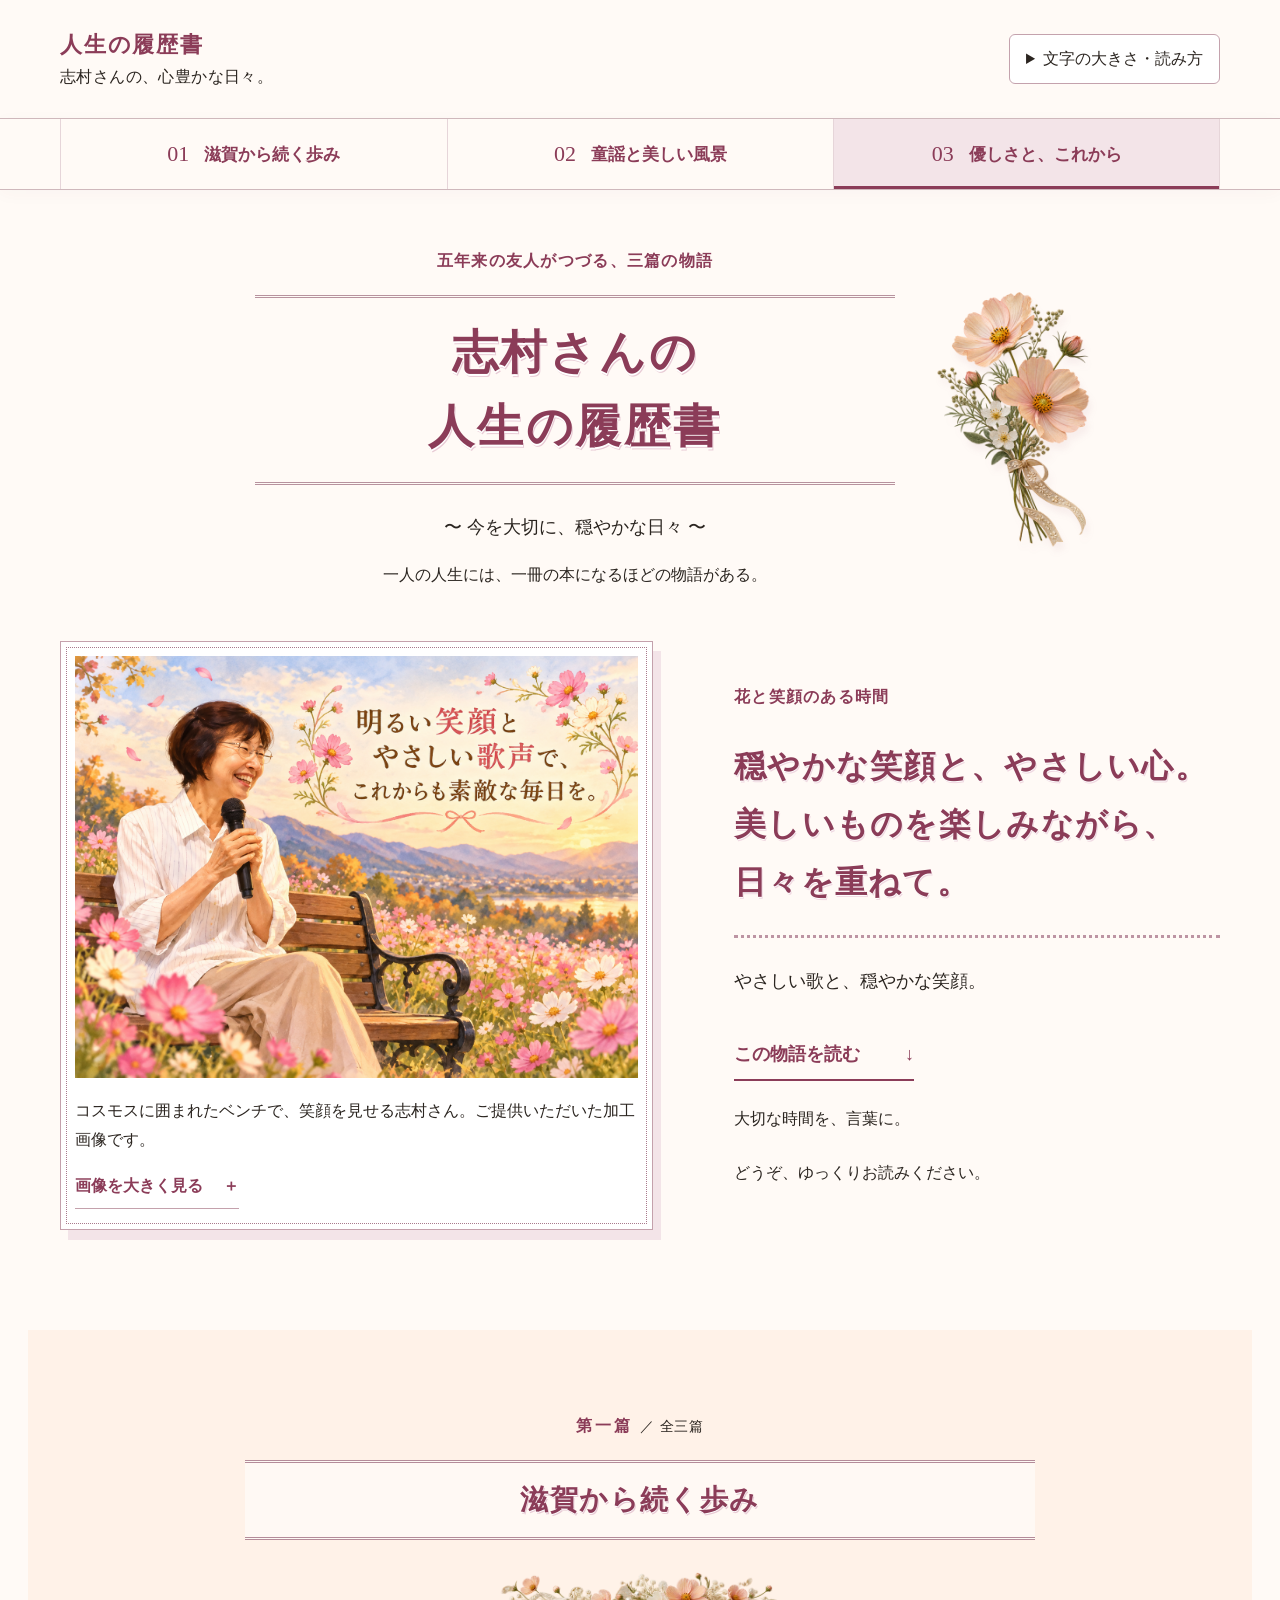
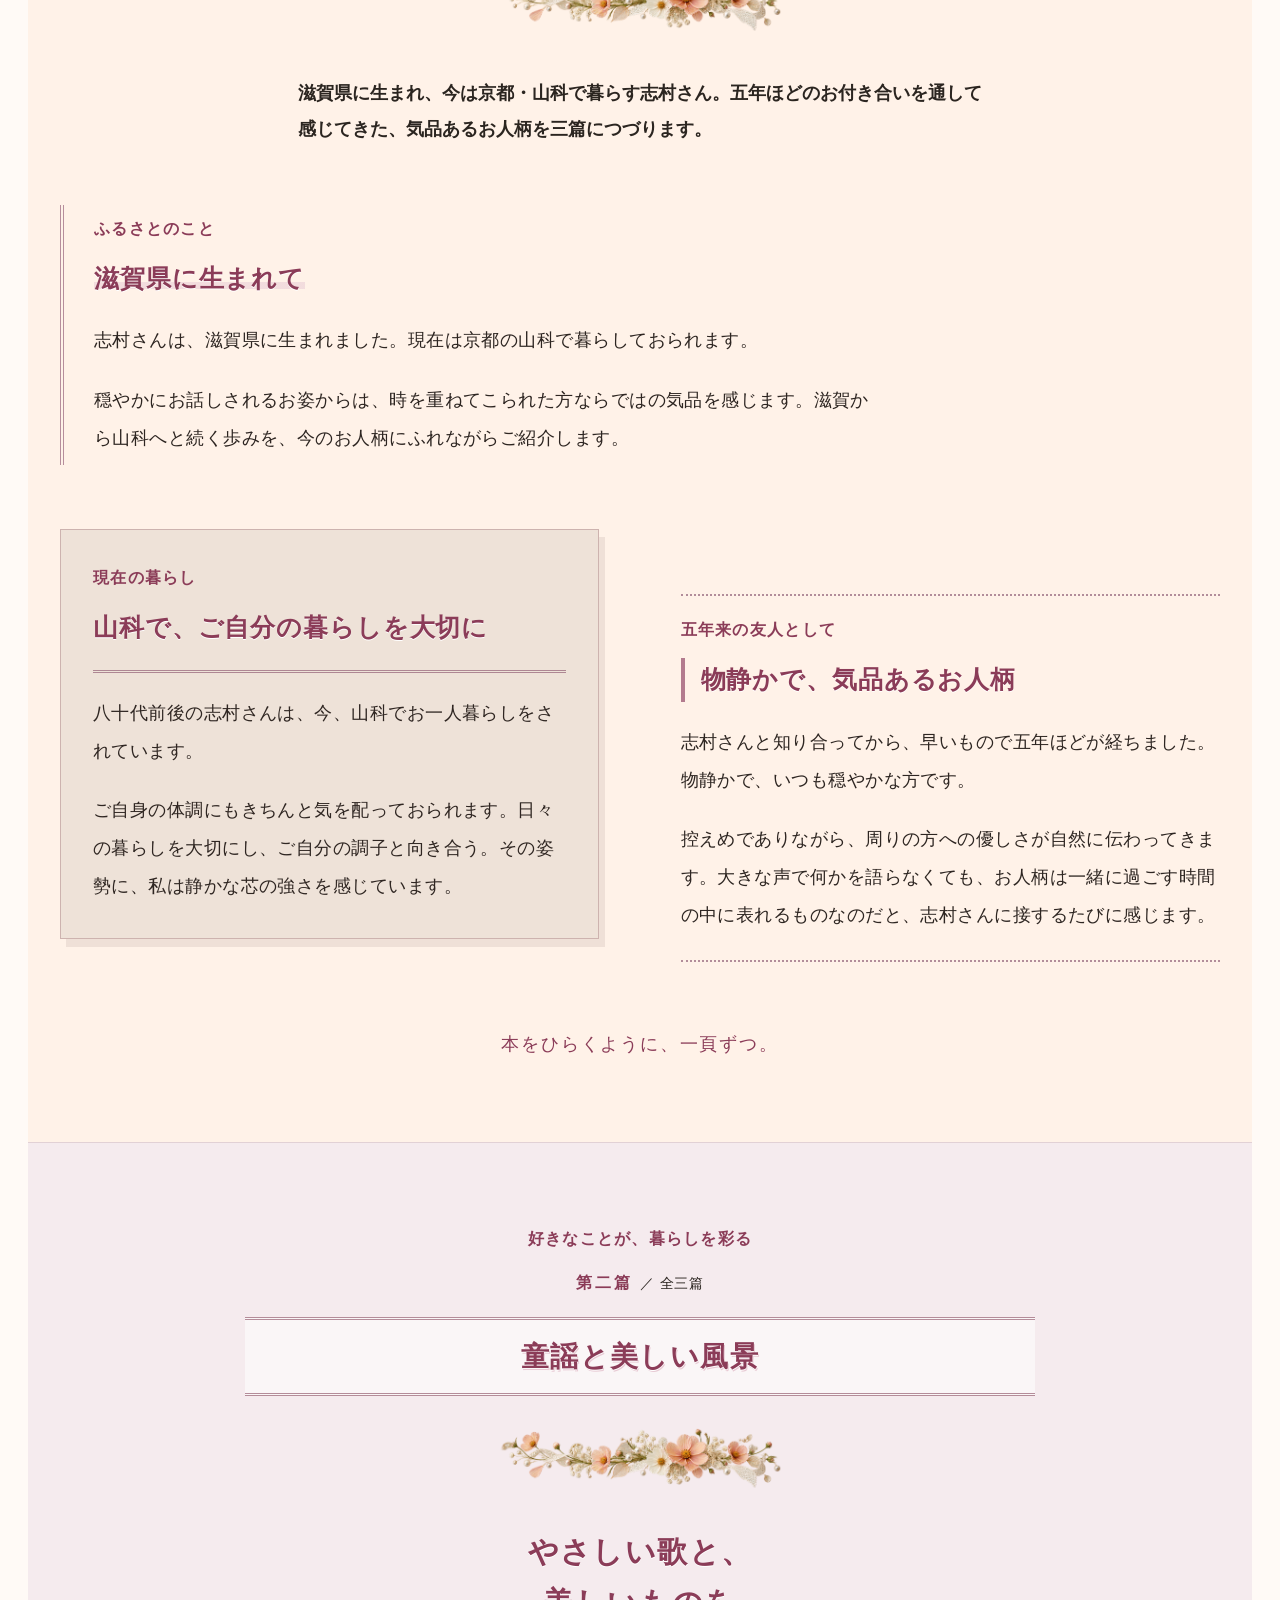
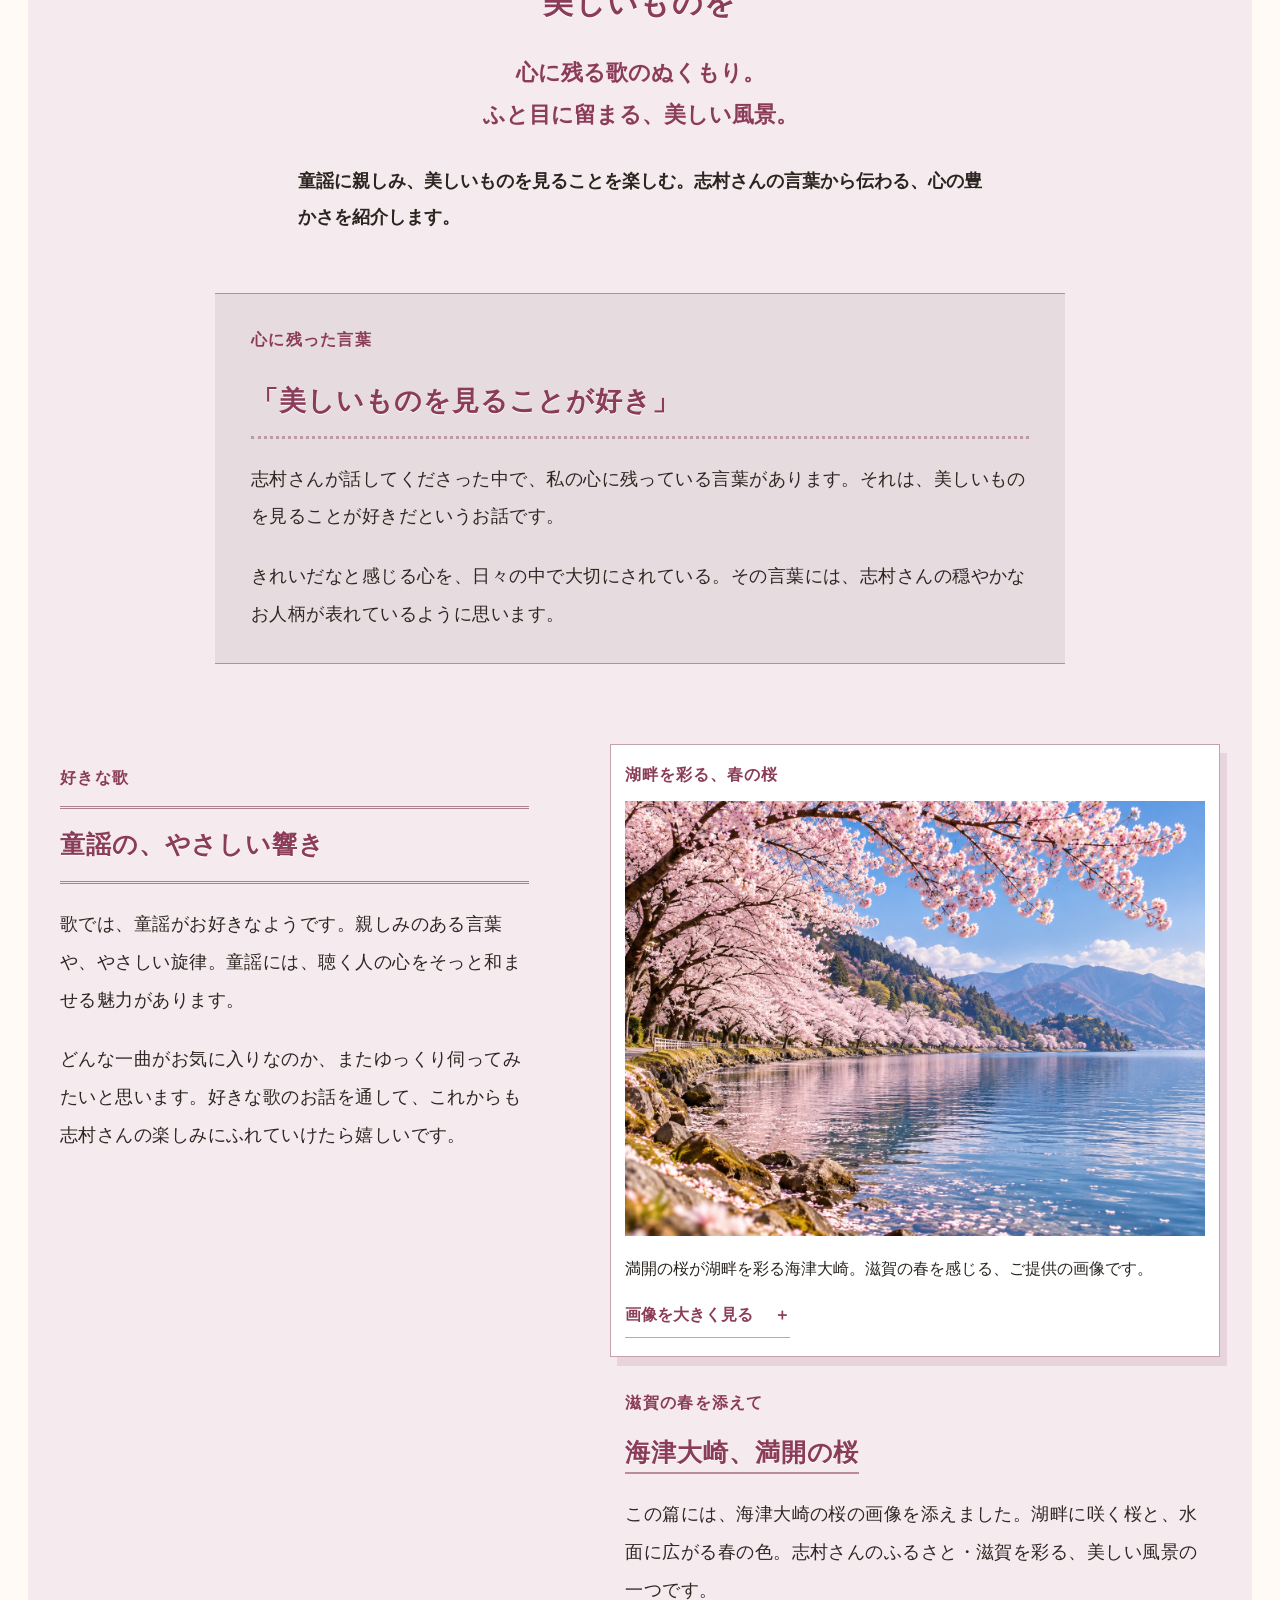
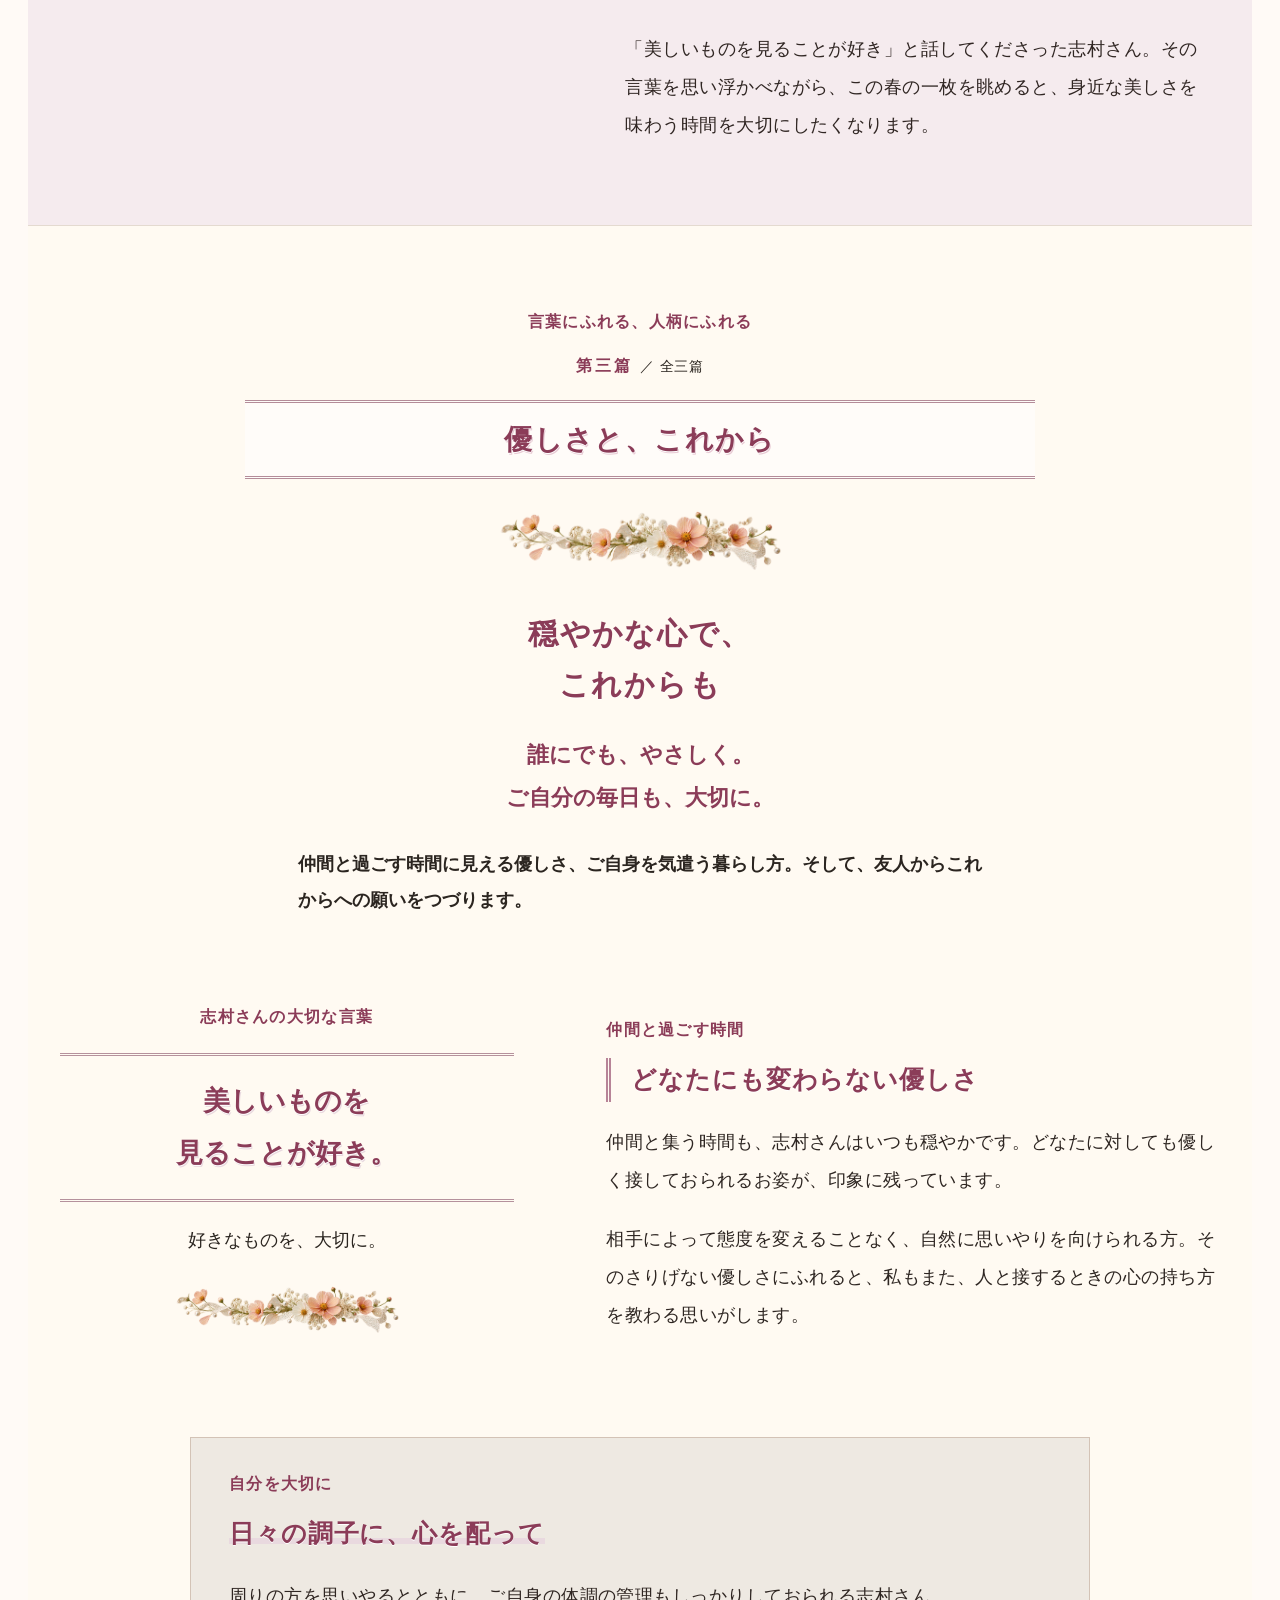
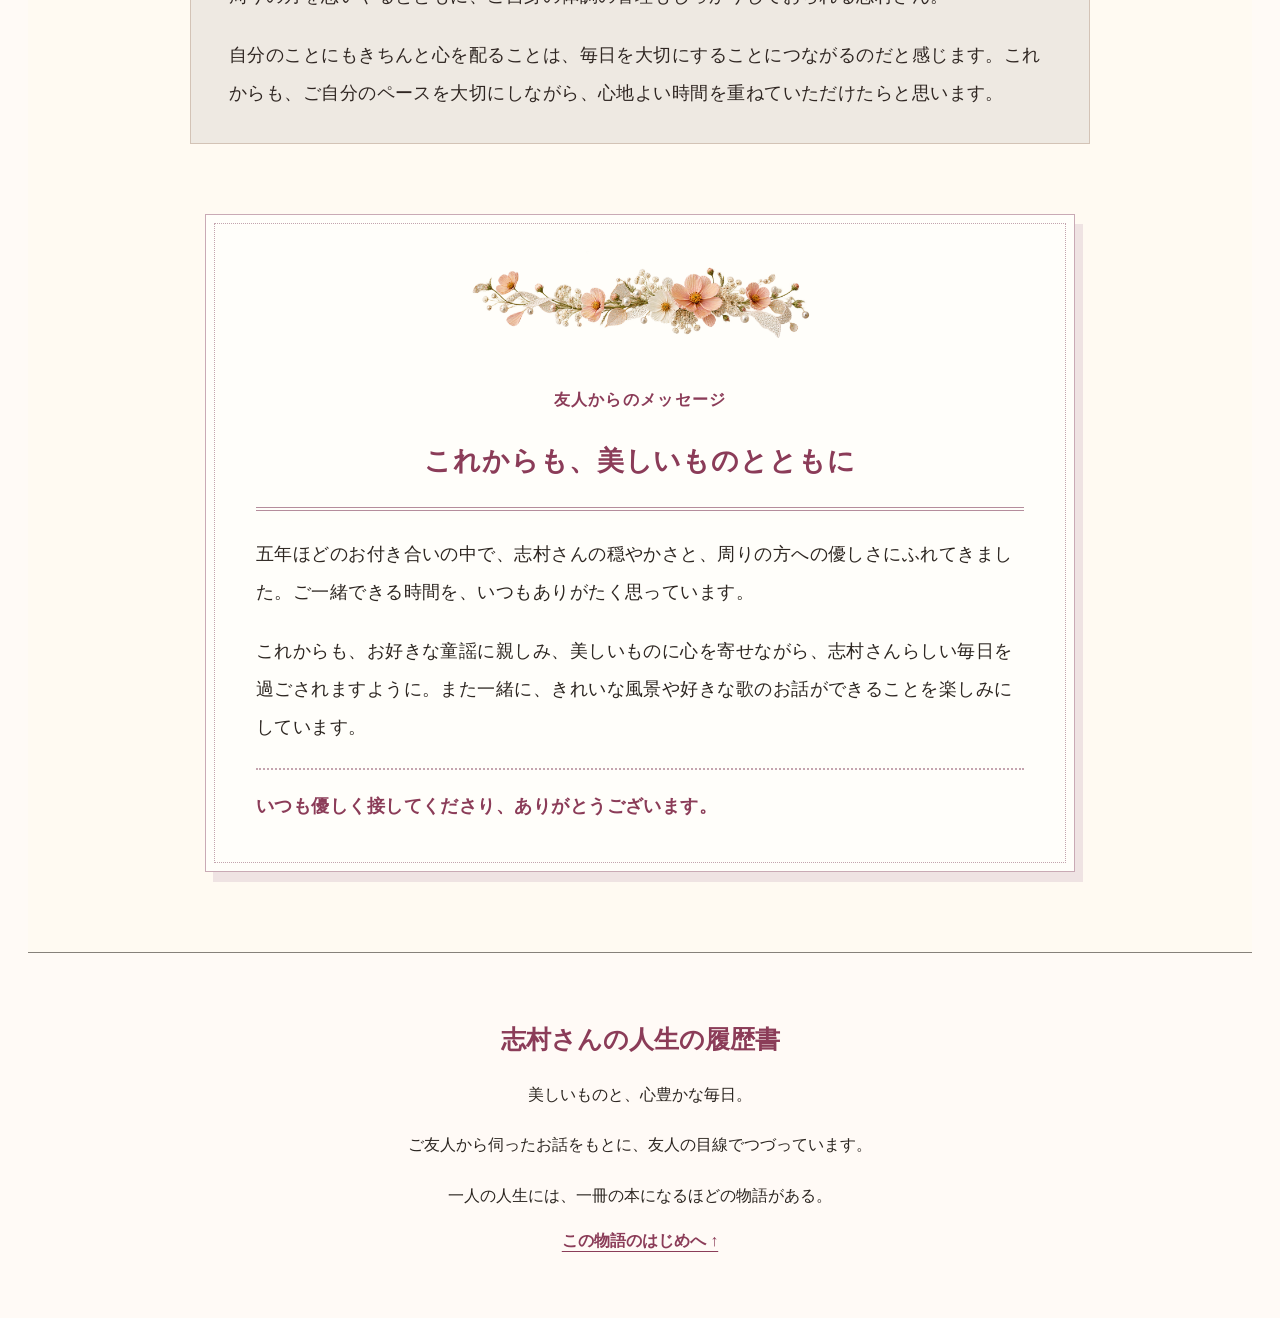
==== commit 076ec239: "Retain the original introductory and photo phrases" ====
--- a/index.html
+++ b/index.html
@@ -1,11 +1,11 @@
 <!doctype html>
 <html lang="ja" data-template="B" data-layout="01" data-color="01" data-size="normal" data-motion="on">
-<head><meta charset="utf-8"><meta name="viewport" content="width=device-width,initial-scale=1"><meta name="robots" content="noindex,nofollow"><meta name="theme-color" content="#fffaf6"><meta name="description" content="滋賀県に生まれ、山科で暮らす志村さん。童謡と美しい風景を愛するお人柄を、五年来の友人の目線から三篇につづります。"><title>志村さんの人生の履歴書｜花のアルバム</title><link rel="icon" href="data:,"><link rel="stylesheet" href="css/b01-color01.css?v=27bab85142"><link rel="stylesheet" href="css/shimura-album.css?v=81e6ee2949"><script src="js/album.js?v=2315d07b1d" defer></script></head>
+<head><meta charset="utf-8"><meta name="viewport" content="width=device-width,initial-scale=1"><meta name="robots" content="noindex,nofollow"><meta name="theme-color" content="#fffaf6"><meta name="description" content="滋賀県に生まれ、山科で暮らす志村さん。童謡と美しい風景を愛するお人柄を、五年来の友人の目線から三篇につづります。"><title>志村さんの人生の履歴書｜花のアルバム</title><link rel="icon" href="data:,"><link rel="stylesheet" href="css/b01-color01.css?v=27bab85142"><link rel="stylesheet" href="css/shimura-album.css?v=becaf143c7"><script src="js/album.js?v=2315d07b1d" defer></script></head>
 <body id="top"><a class="skip" href="#main">本文へ進む</a>
 <header class="site-header"><a class="brand" href="#top">人生の履歴書<span>志村さんの、心豊かな日々。</span></a><details class="reading-settings"><summary>文字の大きさ・読み方</summary><div class="settings-panel"><div role="group" aria-label="文字の大きさ"><button type="button" data-font="normal" aria-pressed="true">標準18px</button><button type="button" data-font="large" aria-pressed="false">大20px</button><button type="button" data-font="xlarge" aria-pressed="false">特大22px</button></div><label><input type="checkbox" data-stop-motion>動きを止める</label><button type="button" data-print>この物語を印刷する</button></div></details></header>
 <nav class="reading-nav" aria-label="三篇の目次"><div><a href="#chapter-1" data-chapter-link><span aria-hidden="true">01</span><span>滋賀から続く歩み</span></a><a href="#chapter-2" data-chapter-link><span aria-hidden="true">02</span><span>童謡と美しい風景</span></a><a href="#chapter-3" data-chapter-link><span aria-hidden="true">03</span><span>優しさと、これから</span></a></div><progress max="100" value="0" aria-label="読み進めた割合"></progress></nav>
 <main id="main" class="album-shell"><section class="album-cover" aria-labelledby="site-title"><div class="cover-heading"><div class="cover-identity"><p class="eyebrow">五年来の友人がつづる、三篇の物語</p><h1 id="site-title" data-original-title>志村さんの<br>人生の履歴書</h1><p class="cover-years">〜 今を大切に、穏やかな日々 〜</p><p class="cover-note">一人の人生には、一冊の本になるほどの物語がある。</p></div><img class="pressed-flower" src="images/pressed-cosmos-part.png?v=4097337b0d" width="400" height="600" alt="" aria-hidden="true" fetchpriority="high"></div>
-<div class="cover-spread"><figure class="photo cover-photo" data-arrive><button class="photo-open" type="button" data-photo-open aria-label="志村さんの画像を拡大して見る"><img data-customer-photo src="images/shimura-cosmos.png?v=9789d8aad4" width="1448" height="1086" alt="コスモス畑のベンチでマイクを手に微笑む志村さんの加工画像" fetchpriority="high"></button><figcaption data-original-caption>コスモスに囲まれたベンチで、笑顔を見せる志村さん。ご提供いただいた加工画像です。</figcaption><button type="button" class="enlarge" data-photo-enlarge>画像を大きく見る <span aria-hidden="true">＋</span></button></figure><div class="cover-caption"><p class="eyebrow">花と笑顔のある時間</p><p class="cover-lead" data-original-lead>穏やかな笑顔と、やさしい心。<br>美しいものを楽しみながら、日々を重ねて。</p><p class="cover-motto">やさしい歌と、穏やかな笑顔。</p><a class="read-link" href="#chapter-1">この物語を読む <span aria-hidden="true">↓</span></a><p class="little-note">大切な時間を、言葉に。</p></div></div></section>
+<div class="cover-spread"><figure class="photo cover-photo" data-arrive><button class="photo-open" type="button" data-photo-open aria-label="志村さんの画像を拡大して見る"><img data-customer-photo src="images/shimura-cosmos.png?v=9789d8aad4" width="1448" height="1086" alt="コスモス畑のベンチでマイクを手に微笑む志村さんの加工画像" fetchpriority="high"></button><figcaption data-original-caption>コスモスに囲まれたベンチで、笑顔を見せる志村さん。ご提供いただいた加工画像です。</figcaption><button type="button" class="enlarge" data-photo-enlarge>画像を大きく見る <span aria-hidden="true">＋</span></button></figure><div class="cover-caption"><p class="eyebrow">花と笑顔のある時間</p><p class="cover-lead" data-original-lead>穏やかな笑顔と、やさしい心。<br>美しいものを楽しみながら、日々を重ねて。</p><p class="cover-motto">やさしい歌と、穏やかな笑顔。</p><a class="read-link" href="#chapter-1">この物語を読む <span aria-hidden="true">↓</span></a><p class="little-note">大切な時間を、言葉に。</p><p class="little-note">どうぞ、ゆっくりお読みください。</p></div></div></section>
 <section class="chapter first-chapter" id="chapter-1" aria-labelledby="chapter-title-1"><header class="chapter-head" data-arrive><p class="chapter-number">第一篇 <span>／ 全三篇</span></p><h2 id="chapter-title-1" data-original-chapter>滋賀から続く歩み</h2><img class="floral-divider " src="images/divider-v2-B01.png?v=c82b6f7038" width="1219" height="400" alt="" aria-hidden="true" loading="lazy"><p class="chapter-description" data-original-description>滋賀県に生まれ、今は京都・山科で暮らす志村さん。五年ほどのお付き合いを通して感じてきた、気品あるお人柄を三篇につづります。</p></header>
 <div class="origin-row"><article id="memory-1-1" class="memory origin-note" data-arrive>
 <div class="memory-copy"><p class="rubric" data-original-label>ふるさとのこと</p>
@@ -14,15 +14,15 @@
 <h3 data-original-heading><span>山科で、ご自分の暮らしを大切に</span></h3><p data-original-body>八十代前後の志村さんは、今、山科でお一人暮らしをされています。</p><p data-original-body>ご自身の体調にもきちんと気を配っておられます。日々の暮らしを大切にし、ご自分の調子と向き合う。その姿勢に、私は静かな芯の強さを感じています。</p></div></article><article id="memory-1-3" class="memory friend-note" data-arrive>
 <div class="memory-copy"><p class="rubric" data-original-label>五年来の友人として</p>
 <h3 data-original-heading><span>物静かで、気品あるお人柄</span></h3><p data-original-body>志村さんと知り合ってから、早いもので五年ほどが経ちました。物静かで、いつも穏やかな方です。</p><p data-original-body>控えめでありながら、周りの方への優しさが自然に伝わってきます。大きな声で何かを語らなくても、お人柄は一緒に過ごす時間の中に表れるものなのだと、志村さんに接するたびに感じます。</p></div></article></div><p class="chapter-tail">本をひらくように、一頁ずつ。</p></section>
-<section class="chapter second-chapter" id="chapter-2" aria-labelledby="chapter-title-2"><header class="chapter-head" data-arrive><p class="chapter-number">第二篇 <span>／ 全三篇</span></p><h2 id="chapter-title-2" data-original-chapter>童謡と美しい風景</h2><img class="floral-divider " src="images/divider-v2-B01.png?v=c82b6f7038" width="1219" height="400" alt="" aria-hidden="true" loading="lazy"><p class="chapter-display" data-original-title>やさしい歌と、<br>美しいものを</p><p class="chapter-lead" data-original-lead>心に残る歌のぬくもり。<br>ふと目に留まる、美しい風景。</p><p class="chapter-description" data-original-description>童謡に親しみ、美しいものを見ることを楽しむ。志村さんの言葉から伝わる、心の豊かさを紹介します。</p></header>
+<section class="chapter second-chapter" id="chapter-2" aria-labelledby="chapter-title-2"><header class="chapter-head" data-arrive><p class="eyebrow">好きなことが、暮らしを彩る</p><p class="chapter-number">第二篇 <span>／ 全三篇</span></p><h2 id="chapter-title-2" data-original-chapter>童謡と美しい風景</h2><img class="floral-divider " src="images/divider-v2-B01.png?v=c82b6f7038" width="1219" height="400" alt="" aria-hidden="true" loading="lazy"><p class="chapter-display" data-original-title>やさしい歌と、<br>美しいものを</p><p class="chapter-lead" data-original-lead>心に残る歌のぬくもり。<br>ふと目に留まる、美しい風景。</p><p class="chapter-description" data-original-description>童謡に親しみ、美しいものを見ることを楽しむ。志村さんの言葉から伝わる、心の豊かさを紹介します。</p></header>
 <article id="memory-2-1" class="memory beauty-note" data-arrive>
 <div class="memory-copy"><p class="rubric" data-original-label>心に残った言葉</p>
 <h3 data-original-heading><span>「美しいものを見ることが好き」</span></h3><p data-original-body>志村さんが話してくださった中で、私の心に残っている言葉があります。それは、美しいものを見ることが好きだというお話です。</p><p data-original-body>きれいだなと感じる心を、日々の中で大切にされている。その言葉には、志村さんの穏やかなお人柄が表れているように思います。</p></div></article><div class="spring-spread"><article id="memory-2-2" class="memory song-note" data-arrive>
 <div class="memory-copy"><p class="rubric" data-original-label>好きな歌</p>
-<h3 data-original-heading><span>童謡の、やさしい響き</span></h3><p data-original-body>歌では、童謡がお好きなようです。親しみのある言葉や、やさしい旋律。童謡には、聴く人の心をそっと和ませる魅力があります。</p><p data-original-body>どんな一曲がお気に入りなのか、またゆっくり伺ってみたいと思います。好きな歌のお話を通して、これからも志村さんの楽しみにふれていけたら嬉しいです。</p></div></article><div class="spring-print"><figure class="photo sakura-photo" data-arrive><button class="photo-open" type="button" data-photo-open aria-label="海津大崎の画像を拡大して見る"><img data-customer-photo src="images/kaizu-sakura.png?v=8dcb9e794f" width="1448" height="1086" alt="満開の桜が湖畔に連なる海津大崎の風景" loading="lazy"></button><figcaption data-original-caption>満開の桜が湖畔を彩る海津大崎。滋賀の春を感じる、ご提供の画像です。</figcaption><button type="button" class="enlarge" data-photo-enlarge>画像を大きく見る <span aria-hidden="true">＋</span></button></figure><article id="memory-2-3" class="memory landscape-note" data-arrive>
+<h3 data-original-heading><span>童謡の、やさしい響き</span></h3><p data-original-body>歌では、童謡がお好きなようです。親しみのある言葉や、やさしい旋律。童謡には、聴く人の心をそっと和ませる魅力があります。</p><p data-original-body>どんな一曲がお気に入りなのか、またゆっくり伺ってみたいと思います。好きな歌のお話を通して、これからも志村さんの楽しみにふれていけたら嬉しいです。</p></div></article><div class="spring-print"><figure class="photo sakura-photo" data-arrive><p class="photo-rubric">湖畔を彩る、春の桜</p><button class="photo-open" type="button" data-photo-open aria-label="海津大崎の画像を拡大して見る"><img data-customer-photo src="images/kaizu-sakura.png?v=8dcb9e794f" width="1448" height="1086" alt="満開の桜が湖畔に連なる海津大崎の風景" loading="lazy"></button><figcaption data-original-caption>満開の桜が湖畔を彩る海津大崎。滋賀の春を感じる、ご提供の画像です。</figcaption><button type="button" class="enlarge" data-photo-enlarge>画像を大きく見る <span aria-hidden="true">＋</span></button></figure><article id="memory-2-3" class="memory landscape-note" data-arrive>
 <div class="memory-copy"><p class="rubric" data-original-label>滋賀の春を添えて</p>
 <h3 data-original-heading><span>海津大崎、満開の桜</span></h3><p data-original-body>この篇には、海津大崎の桜の画像を添えました。湖畔に咲く桜と、水面に広がる春の色。志村さんのふるさと・滋賀を彩る、美しい風景の一つです。</p><p data-original-body>「美しいものを見ることが好き」と話してくださった志村さん。その言葉を思い浮かべながら、この春の一枚を眺めると、身近な美しさを味わう時間を大切にしたくなります。</p></div></article></div></div></section>
-<section class="chapter third-chapter" id="chapter-3" aria-labelledby="chapter-title-3"><header class="chapter-head" data-arrive><p class="chapter-number">第三篇 <span>／ 全三篇</span></p><h2 id="chapter-title-3" data-original-chapter>優しさと、これから</h2><img class="floral-divider " src="images/divider-v2-B01.png?v=c82b6f7038" width="1219" height="400" alt="" aria-hidden="true" loading="lazy"><p class="chapter-display" data-original-title>穏やかな心で、<br>これからも</p><p class="chapter-lead" data-original-lead>誰にでも、やさしく。<br>ご自分の毎日も、大切に。</p><p class="chapter-description" data-original-description>仲間と過ごす時間に見える優しさ、ご自身を気遣う暮らし方。そして、友人からこれからへの願いをつづります。</p></header>
+<section class="chapter third-chapter" id="chapter-3" aria-labelledby="chapter-title-3"><header class="chapter-head" data-arrive><p class="eyebrow">言葉にふれる、人柄にふれる</p><p class="chapter-number">第三篇 <span>／ 全三篇</span></p><h2 id="chapter-title-3" data-original-chapter>優しさと、これから</h2><img class="floral-divider " src="images/divider-v2-B01.png?v=c82b6f7038" width="1219" height="400" alt="" aria-hidden="true" loading="lazy"><p class="chapter-display" data-original-title>穏やかな心で、<br>これからも</p><p class="chapter-lead" data-original-lead>誰にでも、やさしく。<br>ご自分の毎日も、大切に。</p><p class="chapter-description" data-original-description>仲間と過ごす時間に見える優しさ、ご自身を気遣う暮らし方。そして、友人からこれからへの願いをつづります。</p></header>
 <div class="kindness-spread"><aside class="favourite-words" data-arrive><p class="eyebrow">志村さんの大切な言葉</p><blockquote>美しいものを<br>見ることが好き。</blockquote><p>好きなものを、大切に。</p><img class="floral-divider " src="images/divider-v2-B01.png?v=c82b6f7038" width="1219" height="400" alt="" aria-hidden="true" loading="lazy"></aside><article id="memory-3-1" class="memory kindness-note" data-arrive>
 <div class="memory-copy"><p class="rubric" data-original-label>仲間と過ごす時間</p>
 <h3 data-original-heading><span>どなたにも変わらない優しさ</span></h3><p data-original-body>仲間と集う時間も、志村さんはいつも穏やかです。どなたに対しても優しく接しておられるお姿が、印象に残っています。</p><p data-original-body>相手によって態度を変えることなく、自然に思いやりを向けられる方。そのさりげない優しさにふれると、私もまた、人と接するときの心の持ち方を教わる思いがします。</p></div></article></div>
--- a/css/shimura-album.css
+++ b/css/shimura-album.css
@@ -4,7 +4,7 @@
 .reading-nav{position:sticky;top:0;z-index:10;background:var(--film);backdrop-filter:blur(18px);border-block:1px solid #cfb8bc;box-shadow:0 4px 16px #6a314808}.reading-nav>div{max-width:1160px;margin:auto;display:grid;grid-template-columns:repeat(3,minmax(0,1fr))}.reading-nav a{display:flex;gap:15px;align-items:center;justify-content:center;padding:14px 12px;min-height:70px;font-size:17px;line-height:1.6;font-weight:700;text-decoration:none;border-inline-start:1px solid #e6d5d9}.reading-nav a:last-child{border-right:1px solid #e6d5d9}.reading-nav a>span:first-child{font:500 22px/1 var(--font-title);color:#8b3c58}.reading-nav a[aria-current]{background:#f3e4e8;box-shadow:inset 0 -3px #8b3c58}.reading-nav progress{position:absolute;bottom:0;width:100%;height:3px;border:0;appearance:none;background:transparent}.reading-nav progress::-webkit-progress-bar{background:transparent}.reading-nav progress::-webkit-progress-value{background:#8b3c58}.reading-nav progress::-moz-progress-bar{background:#8b3c58}
 .album-shell{max-width:1224px;margin:auto;padding:0 32px}.album-cover{padding:55px 0 100px}.cover-heading{display:grid;grid-template-columns:1fr 175px;gap:35px;align-items:center;max-width:930px;margin:0 auto 50px;padding-left:80px}.cover-identity{text-align:center}.eyebrow{font-size:16px;letter-spacing:.08em;color:var(--title);font-weight:700}h1{font:700 clamp(34px,3.6vw,48px)/1.6 var(--font-title);letter-spacing:.06em;color:var(--title);padding:18px 12px;border-block:3px double #b7929e;margin:18px 0 24px;text-shadow:0 2px #fff,1px 3px 0 #e8cbd5}.cover-years{font-size:18px}.cover-note{font-size:16px;margin-top:14px}.pressed-flower{width:175px;max-height:265px;object-fit:contain;filter:drop-shadow(3px 7px 3px #8b3c5810)}.cover-spread{display:grid;grid-template-columns:1.22fr 1fr;gap:7%;align-items:center}.photo{min-width:0}.photo-open{display:block;border:0;background:transparent;width:100%;padding:0;line-height:0}.photo-open img{width:100%;height:auto;object-fit:contain;aspect-ratio:auto;transition:filter .3s}.photo-open:hover img{filter:brightness(1.035)}.photo figcaption{font-size:16px;line-height:1.85;text-align:left;color:var(--ink);margin:18px 0 10px}.cover-photo{padding:14px 14px 20px;background:#fff;border:1px solid #c4a1ac;box-shadow:8px 10px 0 #f3e4e8;position:relative}.cover-photo::before{content:"";position:absolute;inset:5px;pointer-events:none;border:1px dotted #a97a8c}.cover-photo>*{position:relative}.enlarge{border:0;border-bottom:1px solid #c4a1ac;background:transparent;color:#8b3c58;padding:5px 0;font-size:16px;min-height:44px;font-weight:700}.enlarge span{padding-left:16px}.cover-caption{padding:20px 0}.cover-lead{font:700 clamp(24px,2.5vw,32px)/1.8 var(--font-title);color:var(--title);letter-spacing:.04em;margin:25px 0;padding-bottom:24px;border-bottom:3px dotted #bd94a3;text-shadow:0 1px #fff,1px 2px #f0d9e2}.cover-motto{font-size:18px}.read-link{display:inline-flex;gap:45px;align-items:center;min-height:52px;margin-top:30px;border-bottom:2px solid #8b3c58;text-decoration:none;font-weight:700;font-size:18px;transition:gap .3s}.read-link:hover{gap:55px}.little-note{font-size:16px;margin-top:22px}
 .chapter{position:relative;min-width:0;padding-block:80px}.chapter-head{max-width:790px;margin:0 auto 58px;text-align:center}.chapter-number{font-size:16px;letter-spacing:.18em;color:var(--title);font-weight:700}.chapter-number span{font-size:14px;letter-spacing:.06em;color:var(--ink);font-weight:500}h2{font:700 28px/1.7 var(--font-title);letter-spacing:.05em;color:var(--title);padding:13px 24px;margin:18px 0 4px;border-block:3px double #b48c99;background:#ffffff8c;text-shadow:0 1px #fff,1px 2px #e8cbd5}.floral-divider{width:290px;max-width:85%;height:auto;object-fit:contain;pointer-events:none;margin:14px auto 20px}.chapter-display{font:700 30px/1.7 var(--font-title);letter-spacing:.045em;color:var(--title);margin:18px 0;text-shadow:0 1px #fff}.chapter-lead{font:600 22px/1.95 var(--font-title);color:var(--title);margin:24px 0}.chapter-description{font-size:var(--body);font-weight:600;line-height:2;max-width:38em;margin:26px auto 0;text-align:left}.memory{min-width:0;color:var(--ink)}.memory-copy>p[data-original-body]{font-size:var(--body);line-height:2.1;font-weight:500;letter-spacing:.025em;margin-top:1.2em}.memory-copy>p[data-original-body]:first-of-type{margin-top:0}.rubric{display:block;font-size:16px;letter-spacing:.08em;font-weight:700;color:var(--title);margin-bottom:12px}h3{font:700 25px/1.75 var(--font-title);color:var(--title);letter-spacing:.035em;margin:0 0 22px;text-shadow:0 1px #fff}.origin-row{max-width:820px;margin:0 0 64px}.origin-note{border-left:4px double #b68e9c;padding:8px 0 8px 30px}.origin-note h3 span{background:linear-gradient(transparent 62%,#e8cbd58c 62%,#e8cbd58c 88%,transparent 88%);box-decoration-break:clone;-webkit-box-decoration-break:clone}.life-spread{display:grid;grid-template-columns:1fr 1fr;gap:7%;align-items:start}.life-note{background:var(--card);padding:32px;border:1px solid #cdb3af;box-shadow:6px 8px #efe0d7}.life-note h3{border-bottom:3px double #ae8793;padding-bottom:20px}.friend-note{margin-top:65px;padding:18px 0 25px;border-top:2px dotted #b28d9a;border-bottom:2px dotted #b28d9a}.friend-note h3{padding-left:16px;border-left:4px solid #b37b8e}.chapter-tail{font:500 18px/2 var(--font-title);text-align:center;margin-top:64px;color:var(--title);letter-spacing:.1em}
-.photo-open img{aspect-ratio:auto 1448 / 1086}
+.photo-open img{aspect-ratio:auto 1448 / 1086}.photo-rubric{font-size:16px;letter-spacing:.06em;color:var(--title);margin:0 0 10px;font-weight:700}.chapter-head>.eyebrow{margin-bottom:12px}
 .second-chapter{border-top:1px solid #e2d1d5}.beauty-note{max-width:850px;margin:0 auto 80px;padding:30px 36px;background:var(--card);border-block:1px solid #b3919b}.beauty-note h3{font-size:27px;padding-block:10px;border-bottom:3px dotted #be9aa7}.spring-spread{display:grid;grid-template-columns:.87fr 1.13fr;gap:7%;align-items:start}.song-note{padding:18px 0}.song-note h3{padding:14px 0;border-block:3px double #ab8190}.spring-print{min-width:0}.sakura-photo{padding:14px 14px 18px;background:#fff;border:1px solid #c4a1ac;box-shadow:7px 9px #e7d4dc}.landscape-note{padding:30px 15px 0}.landscape-note h3 span{padding-bottom:6px;border-bottom:2px solid #b98b9b;box-decoration-break:clone;-webkit-box-decoration-break:clone}
 .third-chapter{border-top:1px solid #e4dad0}.kindness-spread{display:grid;grid-template-columns:.85fr 1.15fr;gap:8%;align-items:center;margin-bottom:65px}.favourite-words{padding:25px 0;text-align:center}.favourite-words blockquote{font:700 27px/1.9 var(--font-title);color:var(--title);margin:20px 0;border-block:3px double #b5919c;padding:20px 0;text-shadow:0 1px #fff,1px 2px #e9d9df}.favourite-words>p:last-of-type{font-size:18px}.favourite-words .floral-divider{width:230px;margin-bottom:0}.kindness-note{padding:20px 0}.kindness-note h3{padding-left:20px;border-left:5px double #b78397}.care-note{max-width:900px;margin:0 auto 70px;padding:30px 38px;background:var(--card);border:1px solid #d3c3b6}.care-note h3 span{background:linear-gradient(transparent 65%,#e9d9df 65%,#e9d9df 88%,transparent 88%);box-decoration-break:clone;-webkit-box-decoration-break:clone}.letter-note{max-width:870px;margin:auto;padding:30px 50px 45px;background:#fffefa;border:1px solid #c9aab5;box-shadow:8px 10px #efe3e3;position:relative}.letter-note::after{content:"";position:absolute;inset:8px;border:1px dotted #c3a4ae;pointer-events:none}.letter-note>*{position:relative;z-index:1}.letter-flower{width:350px;margin:0 auto 24px}.letter-note .rubric{text-align:center}.letter-note h3{font-size:27px;text-align:center;padding:10px 0 22px;border-bottom:4px double #b58d9c;margin-bottom:25px}.letter-note p[data-original-body]:last-child{font-family:var(--font-title);font-weight:700;color:var(--title);padding-top:18px;border-top:2px dotted #c4a4af}
 .site-footer{max-width:1160px;margin:auto;padding:65px 32px 45px;text-align:center;font-size:16px;line-height:1.9}.footer-brand{font:700 25px/1.8 var(--font-title);color:#8b3c58;margin-bottom:18px}.friend-note-caption{max-width:44em;margin:20px auto}.site-footer>a{display:inline-block;min-height:44px;padding:15px 5px;font-weight:700}
